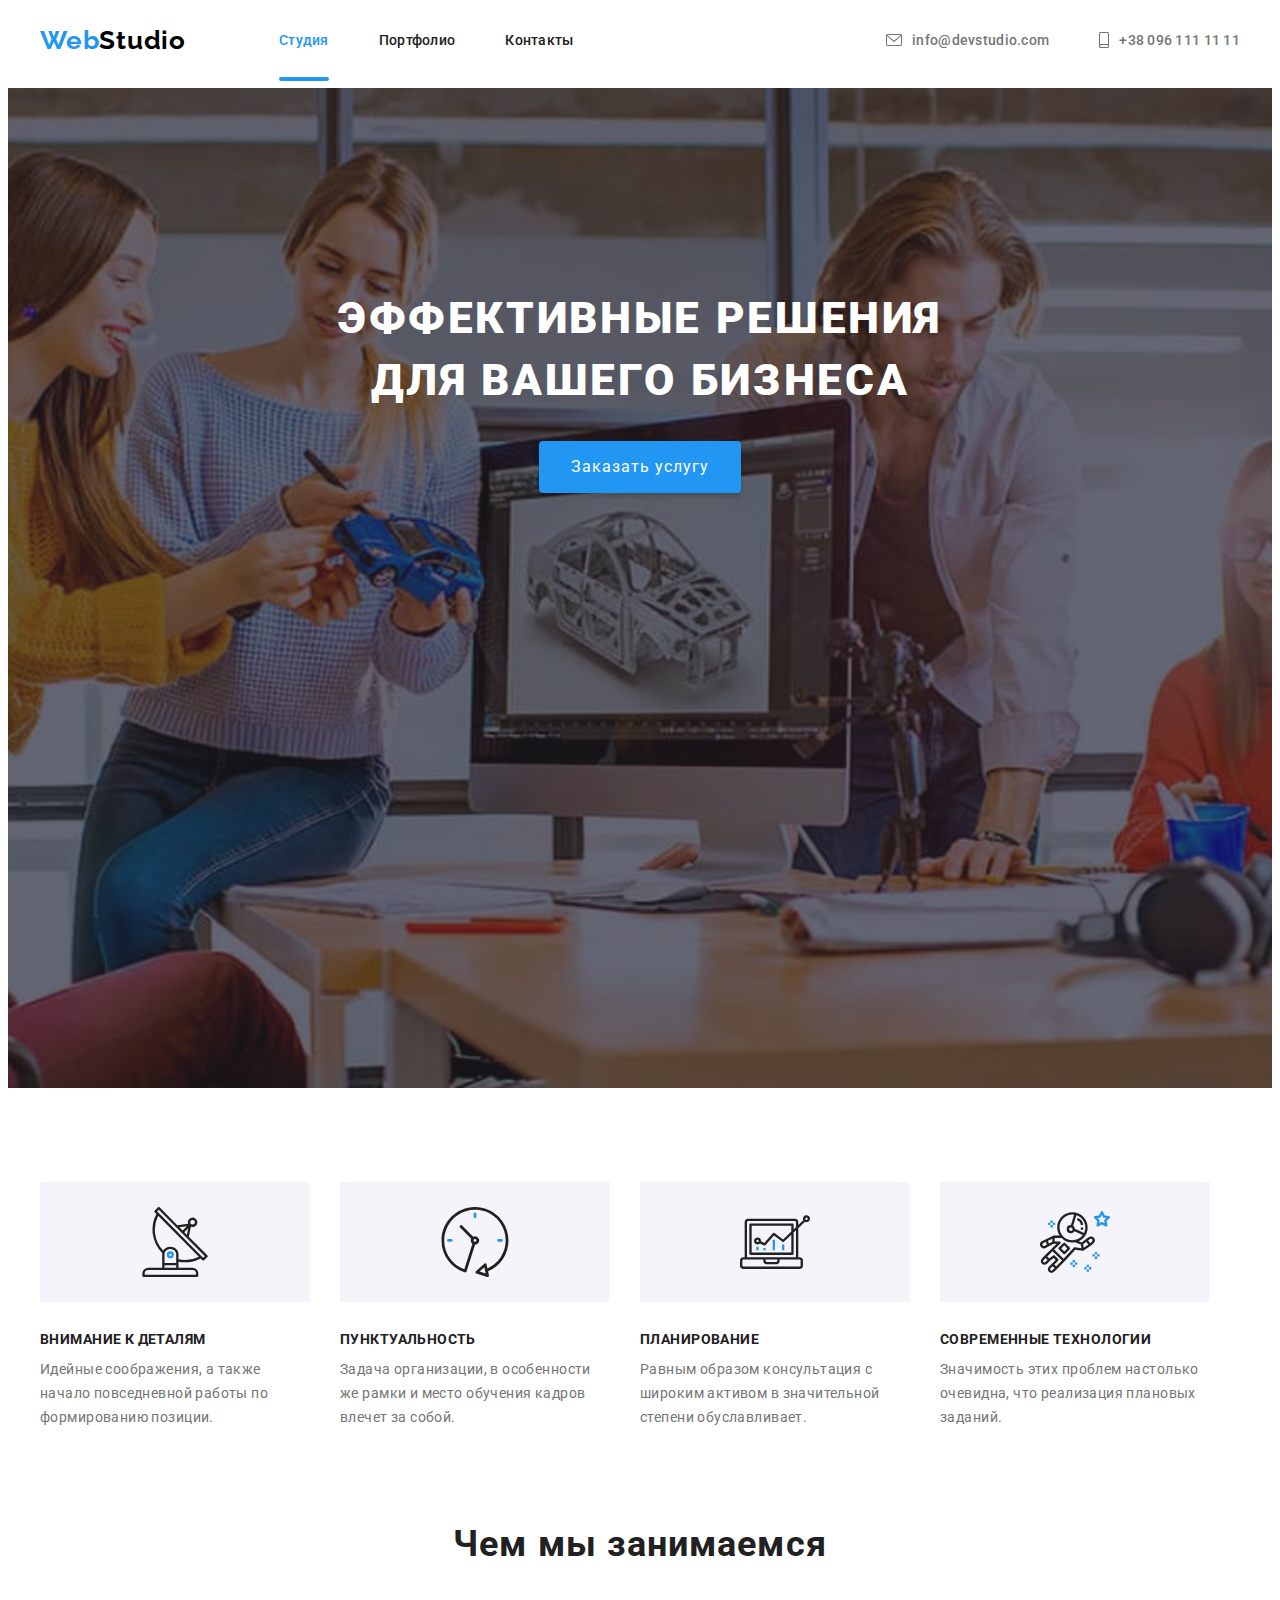
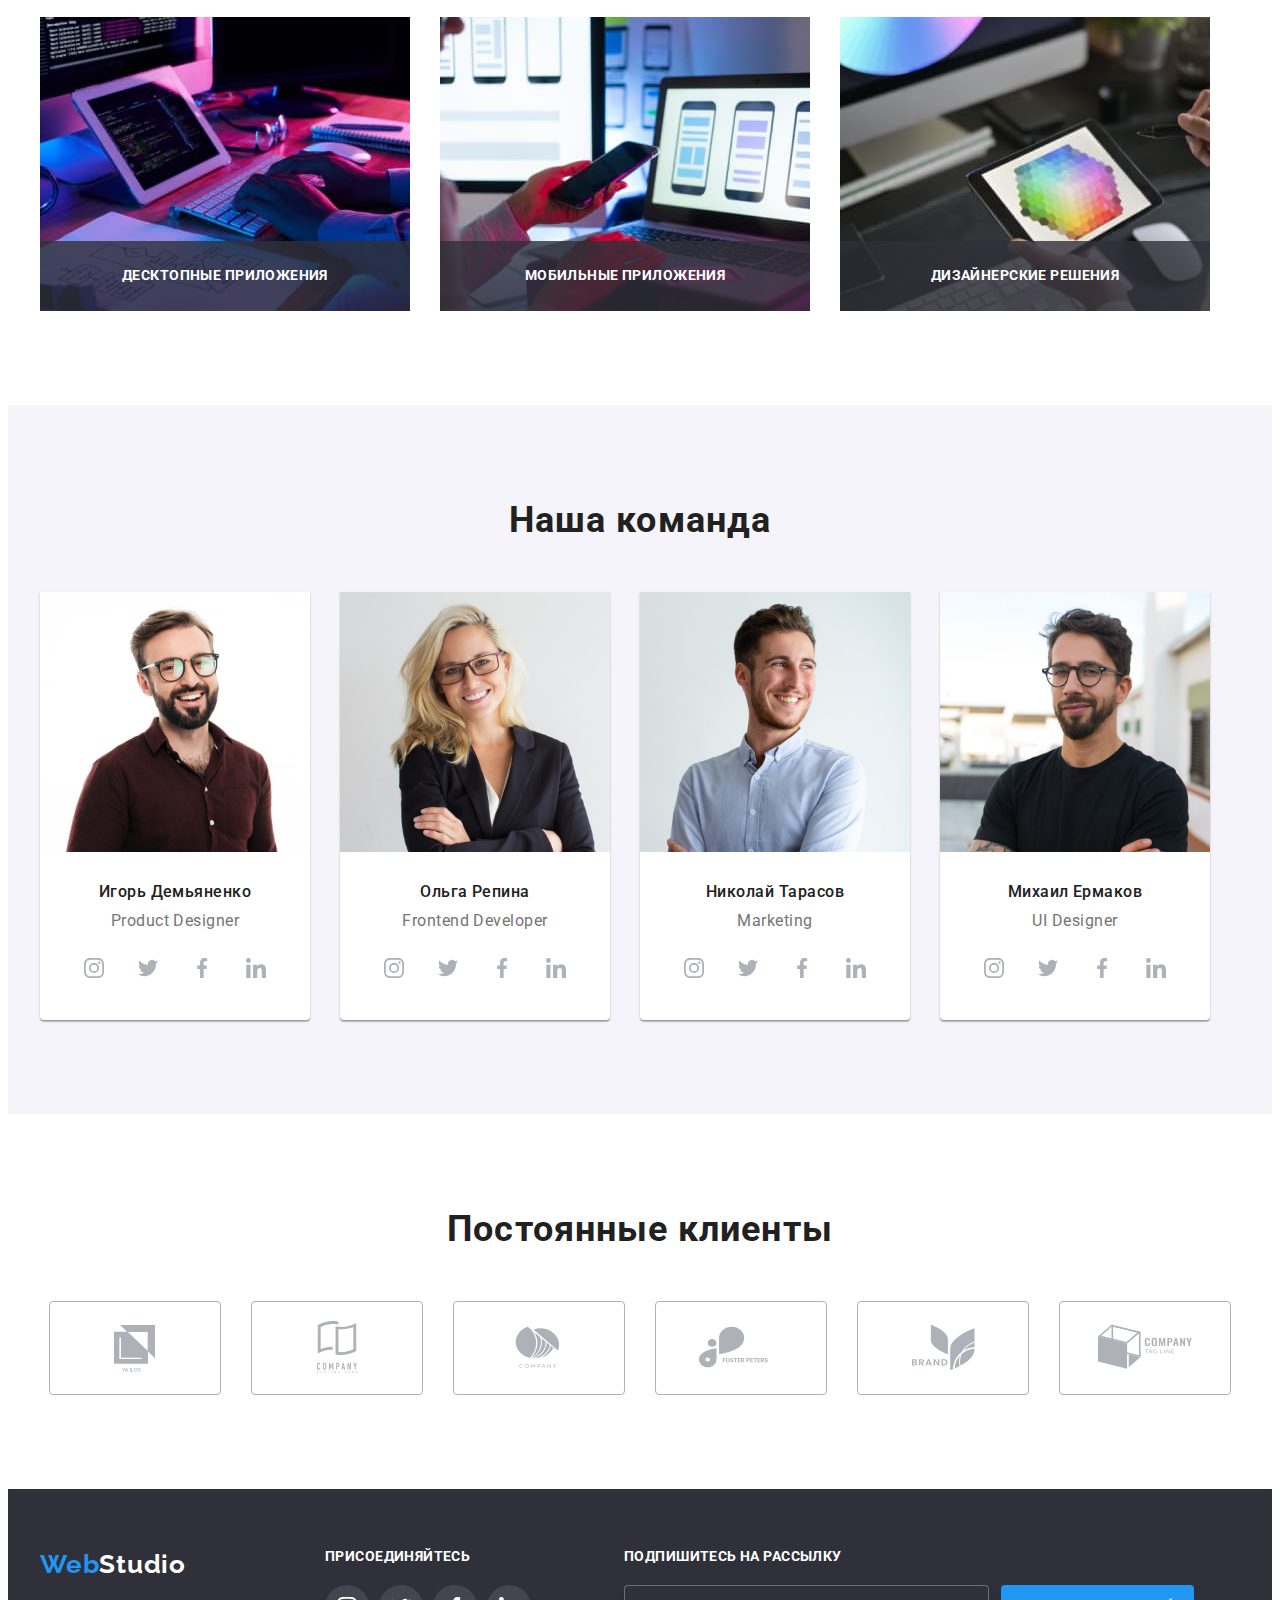
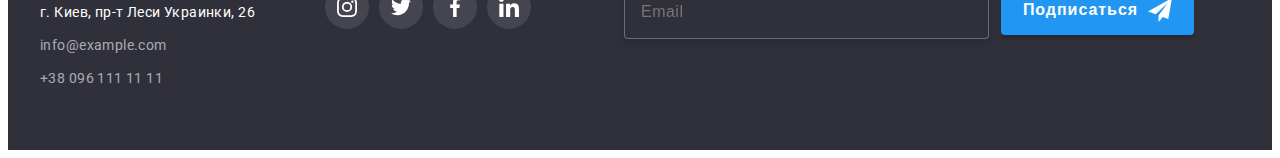
==== index.html @ c0251a0f "copied files from the hw-06" ====
<!DOCTYPE html>
<html lang="ru">
  <head>
    <meta charset="UTF-8" />
    <meta http-equiv="X-UA-Compatible" content="IE=edge" />
    <meta name="viewport" content="width=device-width, initial-scale=1.0" />
    <title>Document</title>
    <link
      href="https://fonts.googleapis.com/css2?family=Raleway:wght@700&family=Roboto:wght@400;500;700;900&display=swap"
      rel="stylesheet"
    />
    <link
      rel="stylesheet"
      href="https://cdnjs.cloudflare.com/ajax/libs/modern-normalize/1.1.0/modern-normalize.min.css"
      integrity="sha512-wpPYUAdjBVSE4KJnH1VR1HeZfpl1ub8YT/NKx4PuQ5NmX2tKuGu6U/JRp5y+Y8XG2tV+wKQpNHVUX03MfMFn9Q=="
      crossorigin="anonymous"
      referrerpolicy="no-referrer"
    />
    <link rel="stylesheet" href="./css/reset.css" />
    <link rel="stylesheet" href="./css/styles.css" />
  </head>
  <body>
    <!-- HEADER SECTION -->

    <header class="page-header">
      <!-- HEADER LOGO -->

      <div class="container main-menu">
        <a class="logo" href="./index.html"
          ><span class="logo-web">Web</span>Studio</a
        >

        <!-- HEADER MENU NAVIGATION   -->

        <nav>
          <ul class="site-nav list">
            <li class="item">
              <a href="./index.html" class="link site-nav-link active"
                >Студия</a
              >
            </li>
            <li class="item">
              <a href="./portfolio.html" class="link site-nav-link"
                >Портфолио</a
              >
            </li>
            <li class="item">
              <a href="" class="link site-nav-link">Контакты</a>
            </li>
          </ul>
        </nav>

        <!-- HEADER CONTACTS SECTIONS -->

        <ul class="site-nav-contacts list">
          <li class="contacts-display">
            <a href="mailto:info@devstudio.com" class="link site-contacts-link">
              <svg class="icon-envelope">
                <use href="./images/icons.svg#icon-envelope"></use>
              </svg>
              info@devstudio.com</a
            >
          </li>
          <li class="contacts-display">
            <a href="tel:+380961111111" class="link site-contacts-link">
              <svg class="icon-smartphone">
                <use href="./images/icons.svg#icon-smartphone"></use>
              </svg>
              +38 096 111 11 11</a
            >
          </li>
        </ul>
      </div>
    </header>

    <!-- MAIN/UNIQUES WEBPAGE CONTENT -->

    <main>
      <!-- HERO SECTION -->

      <section class="hero">
        <h1 class="hero-title">Эффективные решения для вашего бизнеса</h1>
        <button class="hero-button" type="button" data-modal-open>
          Заказать услугу
        </button>
      </section>

      <!-- OUR STRONG SIDES SECTION -->

      <section class="section">
        <h2 class="visually-hidden">Наши сильные стороны</h2>
        <div class="container">
          <ul class="flex-container list">
            <li class="flex-element">
              <div class="whatwedo-icons">
                <svg class="whatwedo-icons-item">
                  <use href="./images/icons.svg#icon-antenna"></use>
                </svg>
              </div>
              <h3 class="subsection-title">Внимание к деталям</h3>
              <p>
                Идейные соображения, а также начало повседневной работы по
                формированию позиции.
              </p>
            </li>
            <li class="flex-element">
              <div class="whatwedo-icons">
                <svg class="whatwedo-icons-item">
                  <use href="./images/icons.svg#icon-vector"></use>
                </svg>
              </div>
              <h3 class="subsection-title">Пунктуальность</h3>
              <p>
                Задача организации, в особенности же рамки и место обучения
                кадров влечет за собой.
              </p>
            </li>
            <li class="flex-element">
              <div class="whatwedo-icons">
                <svg class="whatwedo-icons-item">
                  <use href="./images/icons.svg#icon-diagram"></use>
                </svg>
              </div>
              <h3 class="subsection-title">Планирование</h3>
              <p>
                Равным образом консультация с широким активом в значительной
                степени обуславливает.
              </p>
            </li>
            <li class="flex-element">
              <div class="whatwedo-icons">
                <svg class="whatwedo-icons-item">
                  <use href="./images/icons.svg#icon-astronaut"></use>
                </svg>
              </div>
              <h3 class="subsection-title">Современные технологии</h3>
              <p>
                Значимость этих проблем настолько очевидна, что реализация
                плановых заданий.
              </p>
            </li>
          </ul>
        </div>
      </section>

      <!-- WHAT WE DO SECTION-->

      <section>
        <div class="container whatwedo">
          <h2 class="section-title">Чем мы занимаемся</h2>
          <ul class="whatwedo-list list">
            <li class="whatwedo-pictures">
              <img
                src="././images/whatwedo/whatwedo-1.jpg"
                alt="Картинка 1"
                width="370"
              />
              <div class="whatwedo-layer">
                <p class="whatwedo-layer-text">Десктопные приложения</p>
              </div>
              <!-- </div> -->
            </li>
            <li class="whatwedo-pictures">
              <img
                src="././images/whatwedo/whatwedo-2.jpg"
                alt="Картинка 2"
                width="370"
              />
              <div class="whatwedo-layer">
                <p class="whatwedo-layer-text">Мобильные приложения</p>
              </div>
            </li>
            <li class="whatwedo-pictures">
              <img
                src="././images/whatwedo/whatwedo-3.jpg"
                alt="Картинка 3"
                width="370"
              />
              <div class="whatwedo-layer">
                <p class="whatwedo-layer-text">Дизайнерские решения</p>
              </div>
            </li>
          </ul>
        </div>
      </section>

      <!-- OUR TEAM SECTION -->

      <section class="section team">
        <div class="container">
          <h2 class="section-title">Наша команда</h2>
          <ul class="flex-container team list">
            <li class="flex-element-team">
              <img
                src="././images/ourteam/ourteam-1.jpg"
                alt="Игорь Демьяненко"
                width="270"
              />
              <div class="team-description">
                <h3 class="team-names">Игорь Демьяненко</h3>
                <p class="team-professions">Product Designer</p>
                <!-- SOCIAL ICONS -->
                <ul class="team-social">
                  <li class="team-item">
                    <a
                      class="team-link"
                      href="https://www.instagram.com/"
                      target="_blank"
                      rel="noopener noreferrer"
                      aria-label="Instragram Icon"
                    >
                      <svg class="team-icon">
                        <use href="./images/icons.svg#icon-instagram"></use>
                      </svg>
                    </a>
                  </li>
                  <li class="team-item">
                    <a
                      class="team-link"
                      href="https://twitter.com/?lang=en"
                      target="_blank"
                      rel="noopener noreferrer"
                      aria-label="Twitter Icon"
                    >
                      <svg class="team-icon">
                        <use href="./images/icons.svg#icon-twitter"></use>
                      </svg>
                    </a>
                  </li>
                  <li class="team-item">
                    <a
                      class="team-link"
                      href="https://twitter.com/?lang=en"
                      target="_blank"
                      rel="noopener noreferrer"
                      aria-label="Facebook Icon"
                    >
                      <svg class="team-icon">
                        <use href="./images/icons.svg#icon-facebook"></use>
                      </svg>
                    </a>
                  </li>
                  <li class="team-item">
                    <a
                      class="team-link"
                      href="https://www.linkedin.com/"
                      target="_blank"
                      rel="noopener noreferrer"
                      aria-label="LinkedIn Icon"
                    >
                      <svg class="team-icon">
                        <use href="./images/icons.svg#icon-linkedin"></use>
                      </svg>
                    </a>
                  </li>
                </ul>
              </div>
            </li>
            <li class="flex-element-team">
              <img
                src="././images/ourteam/ourteam-2.jpg"
                alt="Ольга Репина"
                width="270"
              />
              <div class="team-description">
                <h3 class="team-names">Ольга Репина</h3>
                <p class="team-professions">Frontend Developer</p>
                <!-- SOCIAL ICONS -->
                <ul class="team-social">
                  <li class="team-item">
                    <a
                      class="team-link"
                      href="https://www.instagram.com/"
                      target="_blank"
                      rel="noopener noreferrer"
                      aria-label="Instragram Icon"
                    >
                      <svg class="team-icon">
                        <use href="./images/icons.svg#icon-instagram"></use>
                      </svg>
                    </a>
                  </li>
                  <li class="team-item">
                    <a
                      class="team-link"
                      href="https://twitter.com/?lang=en"
                      target="_blank"
                      rel="noopener noreferrer"
                      aria-label="Twitter Icon"
                    >
                      <svg class="team-icon">
                        <use href="./images/icons.svg#icon-twitter"></use>
                      </svg>
                    </a>
                  </li>
                  <li class="team-item">
                    <a
                      class="team-link"
                      href="https://twitter.com/?lang=en"
                      target="_blank"
                      rel="noopener noreferrer"
                      aria-label="Facebook Icon"
                    >
                      <svg class="team-icon">
                        <use href="./images/icons.svg#icon-facebook"></use>
                      </svg>
                    </a>
                  </li>
                  <li class="team-item">
                    <a
                      class="team-link"
                      href="https://www.linkedin.com/"
                      target="_blank"
                      rel="noopener noreferrer"
                      aria-label="LinkedIn Icon"
                    >
                      <svg class="team-icon">
                        <use href="./images/icons.svg#icon-linkedin"></use>
                      </svg>
                    </a>
                  </li>
                </ul>
              </div>
            </li>
            <li class="flex-element-team">
              <img
                src="././images/ourteam/ourteam-3.jpg"
                alt="Николай Тарасов"
                width="270"
              />
              <div class="team-description">
                <h3 class="team-names">Николай Тарасов</h3>
                <p class="team-professions">Marketing</p>
                <!-- SOCIAL ICONS -->
                <ul class="team-social">
                  <li class="team-item">
                    <a
                      class="team-link"
                      href="https://www.instagram.com/"
                      target="_blank"
                      rel="noopener noreferrer"
                      aria-label="Instragram Icon"
                    >
                      <svg class="team-icon">
                        <use href="./images/icons.svg#icon-instagram"></use>
                      </svg>
                    </a>
                  </li>
                  <li class="team-item">
                    <a
                      class="team-link"
                      href="https://twitter.com/?lang=en"
                      target="_blank"
                      rel="noopener noreferrer"
                      aria-label="Twitter Icon"
                    >
                      <svg class="team-icon">
                        <use href="./images/icons.svg#icon-twitter"></use>
                      </svg>
                    </a>
                  </li>
                  <li class="team-item">
                    <a
                      class="team-link"
                      href="https://twitter.com/?lang=en"
                      target="_blank"
                      rel="noopener noreferrer"
                      aria-label="Facebook Icon"
                    >
                      <svg class="team-icon">
                        <use href="./images/icons.svg#icon-facebook"></use>
                      </svg>
                    </a>
                  </li>
                  <li class="team-item">
                    <a
                      class="team-link"
                      href="https://www.linkedin.com/"
                      target="_blank"
                      rel="noopener noreferrer"
                      aria-label="LinkedIn Icon"
                    >
                      <svg class="team-icon">
                        <use href="./images/icons.svg#icon-linkedin"></use>
                      </svg>
                    </a>
                  </li>
                </ul>
              </div>
            </li>
            <li class="flex-element-team">
              <img
                src="././images/ourteam/ourteam-4.jpg"
                alt="Михаил Ермаков"
                width="270"
              />
              <div class="team-description">
                <h3 class="team-names">Михаил Ермаков</h3>
                <p class="team-professions">UI Designer</p>
                <!-- SOCIAL ICONS -->
                <ul class="team-social">
                  <li class="team-item">
                    <a
                      class="team-link"
                      href="https://www.instagram.com/"
                      target="_blank"
                      rel="noopener noreferrer"
                      aria-label="Instragram Icon"
                    >
                      <svg class="team-icon">
                        <use href="./images/icons.svg#icon-instagram"></use>
                      </svg>
                    </a>
                  </li>
                  <li class="team-item">
                    <a
                      class="team-link"
                      href="https://twitter.com/?lang=en"
                      target="_blank"
                      rel="noopener noreferrer"
                      aria-label="Twitter Icon"
                    >
                      <svg class="team-icon">
                        <use href="./images/icons.svg#icon-twitter"></use>
                      </svg>
                    </a>
                  </li>
                  <li class="team-item">
                    <a
                      class="team-link"
                      href="https://twitter.com/?lang=en"
                      target="_blank"
                      rel="noopener noreferrer"
                      aria-label="Facebook Icon"
                    >
                      <svg class="team-icon">
                        <use href="./images/icons.svg#icon-facebook"></use>
                      </svg>
                    </a>
                  </li>
                  <li class="team-item">
                    <a
                      class="team-link"
                      href="https://www.linkedin.com/"
                      target="_blank"
                      rel="noopener noreferrer"
                      aria-label="LinkedIn Icon"
                    >
                      <svg class="team-icon">
                        <use href="./images/icons.svg#icon-linkedin"></use>
                      </svg>
                    </a>
                  </li>
                </ul>
              </div>
            </li>
          </ul>
        </div>
      </section>
    </main>

    <!-- OUR CUSTOMERS SECTION -->

    <section class="section">
      <div class="container">
        <h2 class="section-title">Постоянные клиенты</h2>
        <ul class="customers-list">
          <li class="customers-items">
            <a
              class="customers-link"
              href=""
              target="_blank"
              rel="noopener noreferrer"
              aria-label="Our client 1"
            >
              <svg class="customers-icon">
                <use href="./images/icons.svg#icon-client1"></use>
              </svg>
            </a>
          </li>
          <li class="customers-items">
            <a
              class="customers-link"
              href=""
              target="_blank"
              rel="noopener noreferrer"
              aria-label="Our client 2"
            >
              <svg class="customers-icon">
                <use href="./images/icons.svg#icon-client2"></use>
              </svg>
            </a>
          </li>
          <li class="customers-items">
            <a
              class="customers-link"
              href=""
              target="_blank"
              rel="noopener noreferrer"
              aria-label="Our client 3"
            >
              <svg class="customers-icon">
                <use href="./images/icons.svg#icon-client3"></use>
              </svg>
            </a>
          </li>
          <li class="customers-items">
            <a
              class="customers-link"
              href=""
              target="_blank"
              rel="noopener noreferrer"
              aria-label="Our client 4"
            >
              <svg class="customers-icon">
                <use href="./images/icons.svg#icon-client4"></use>
              </svg>
            </a>
          </li>
          <li class="customers-items">
            <a
              class="customers-link"
              href=""
              target="_blank"
              rel="noopener noreferrer"
              aria-label="Our client 5"
            >
              <svg class="customers-icon">
                <use href="./images/icons.svg#icon-client5"></use>
              </svg>
            </a>
          </li>
          <li class="customers-items">
            <a
              class="customers-link"
              href=""
              target="_blank"
              rel="noopener noreferrer"
              aria-label="Our client "
            >
              <svg class="customers-icon">
                <use href="./images/icons.svg#icon-client6"></use>
              </svg>
            </a>
          </li>
        </ul>
      </div>
    </section>

    <!-- PAGE FOOTER SECTION-->

    <footer class="footer">
      <div class="container">
        <div class="footer-container">
          <div class="footer-address">
            <div class="logo-footer">
              <a class="logo" href=""
                ><span class="logo-web">Web</span
                ><span class="logo-studio-footer">Studio</span></a
              >
            </div>
            <address>
              <p class="contacts-items addess-footer">
                г. Киев, пр-т Леси Украинки, 26
              </p>
              <a
                class="contacts-items contacts-footer link"
                href="mailto:info@example.com"
                >info@example.com</a
              >
              <a
                class="contacts-items contacts-footer link"
                href="tel:+380961111111"
                >+38 096 111 11 11</a
              >
            </address>
          </div>

          <!-- FOOTER JOIN US SECTION -->

          <div>
            <p class="join-us-title">Присоединяйтесь</p>
            <ul class="join-us-list">
              <li class="join-us-item">
                <a
                  class="join-us-link"
                  href="https://www.instagram.com/"
                  target="_blank"
                  rel="noopener noreferrer"
                  aria-label="Instragram Icon"
                >
                  <svg class="join-us-icon">
                    <use href="./images/icons.svg#icon-instagram"></use>
                  </svg>
                </a>
              </li>
              <li class="join-us-item">
                <a
                  class="join-us-link"
                  href="https://twitter.com/?lang=en"
                  target="_blank"
                  rel="noopener noreferrer"
                  aria-label="Twitter Icon"
                >
                  <svg class="join-us-icon">
                    <use href="./images/icons.svg#icon-twitter"></use>
                  </svg>
                </a>
              </li>
              <li class="join-us-item">
                <a
                  class="join-us-link"
                  href="https://twitter.com/?lang=en"
                  target="_blank"
                  rel="noopener noreferrer"
                  aria-label="Facebook Icon"
                >
                  <svg class="join-us-icon">
                    <use href="./images/icons.svg#icon-facebook"></use>
                  </svg>
                </a>
              </li>
              <li class="join-us-item">
                <a
                  class="join-us-link"
                  href="https://www.linkedin.com/"
                  target="_blank"
                  rel="noopener noreferrer"
                  aria-label="LinkedIn Icon"
                >
                  <svg class="join-us-icon">
                    <use href="./images/icons.svg#icon-linkedin"></use>
                  </svg>
                </a>
              </li>
            </ul>
          </div>

          <!-- SIGN UP FOOTER -->

          <form action="#" class="sign-up-form" autocomplete="off">
            <p class="sign-up-title">Подпишитесь на рассылку</p>
            <div class="sign-up-field">
              <input
                class="sign-up-input"
                type="email"
                name="email"
                placeholder="Email"
              />
              <button class="sign-up-button" type="submit">
                Подписаться
                <svg class="sign-up-icon">
                  <use href="./images/icons.svg#icon-telegram"></use>
                </svg>
              </button>
            </div>
          </form>
        </div>
      </div>
    </footer>

    <!-- MODAL WINDOW "MAKE AN ORDER" BUTTON -->

    <div class="backdrop is-hidden" data-modal>
      <div class="modal">
        <!-- MODAL FORM CLOSE BUTTON -->

        <button class="modal-close-button" data-modal-close>
          <svg class="icon-close-button">
            <use href="./images/icons.svg#icon-close-button"></use>
          </svg>
        </button>

        <!-- MODAL SUBMIT FORM -->

        <p class="modal-header">Оставьте свои данные, мы вам перезвоним</p>
        <form action="#" class="modal-form" autocomplete="off">
          <label class="modal-label"
            >Имя
            <span class="modal-field">
              <input class="modal-input" type="text" name="name" required />
              <svg class="modal-icon">
                <use href="./images/icons.svg#icon-modal-name"></use>
              </svg>
            </span>
          </label>
          <label class="modal-label"
            >Телефон
            <span class="modal-field">
              <input
                class="modal-input"
                type="tel"
                name="phone-number"
                required
              />
              <svg class="modal-icon">
                <use href="./images/icons.svg#icon-modal-phone"></use>
              </svg>
            </span>
          </label>
          <label class="modal-label"
            >Почта
            <span class="modal-field">
              <input class="modal-input" type="email" name="email" />
              <svg class="modal-icon">
                <use href="./images/icons.svg#icon-modal-email"></use>
              </svg>
            </span>
          </label>
          <label class="modal-label">
            Комментарий
            <textarea
              class="modal-field-comment"
              name="feedback"
              placeholder="Введите текст"
            ></textarea>
          </label>
          <label class="modal-checkbox">
            <input
              class="checkbox visually-hidden"
              type="checkbox"
              name="terms"
              value="terms"
              required
            />
            <span class="checkbox-icon"></span>
            Соглашаюсь с рассылкой и принимаю
            <a class="terms" href=""> Условия договора </a>
          </label>
          <button class="modal-button" type="submit">Отправить</button>
        </form>
      </div>
    </div>

    <!-- MODAL JS FILE -->

    <script src="./js/modal.js"></script>
  </body>
</html>
---- css/styles.css ----
:root {
  --primary-text-color: #757575;
  --secondary-text-color: #ffffff;
  --title-text-color: #212121;
  --accent-color: #2196f3;
  --primary-bgd-color: #ffffff;
  --secondary-bgd-color: #2f303a;
  --third-bgd-color: #f5f4fa;
}

/* --secondary-font-family: "Raleway", sans-serif; */

body {
  font-family: "Roboto", sans-serif;
  font-size: 14px;
  line-height: 1.7;
  letter-spacing: 0.03em;
  color: var(--primary-text-color);
  background-color: var(--primary-bgd-color);
  padding-top: 80px;
}

/* UTILITES */

.link {
  text-decoration: none;
  transition: color 250ms cubic-bezier(0.4, 0, 0.2, 1);
}

.link:hover,
.link:focus,
.link:active {
  color: var(--accent-color);
}

.list {
  list-style: none;
}

.list .active {
  color: var(--accent-color);
}

.visually-hidden {
  position: absolute;
  white-space: nowrap;
  width: 1px;
  height: 1px;
  overflow: hidden;
  border: 0;
  padding: 0;
  clip: rect(0 0 0 0);
  clip-path: inset(50%);
  margin: -1px;
}

.container {
  width: 1200px;
  padding-left: 15px;
  padding-right: 15px;
  margin-left: auto;
  margin-right: auto;
}

.main-menu {
  display: flex;
  align-items: center;
}

.section {
  padding-top: 94px;
  padding-bottom: 94px;
}

/* WEBSITE LOGO */

.logo {
  font-family: "Raleway", sans-serif;
  font-weight: 700;
  font-size: 26px;
  line-height: 1.2;
  letter-spacing: 0.03em;
  text-decoration: none;
  color: #000000;
}

.logo-web {
  color: var(--accent-color);
}

/* HEADER */

.page-header {
  position: fixed;
  top: 0;
  left: 0;
  width: 100%;
  min-height: 80px;
  background-color: var(--primary-bgd-color);
  z-index: 1;
}

/* WEBSITE NAVIGATION SECTION */

.site-nav {
  display: flex;
  margin-left: 93px;

  font-weight: 500;
  font-size: 14px;
  line-height: 1.2;
  letter-spacing: 0.02em;
  color: var(--title-text-color);
}

.site-nav .item:not(:last-child) {
  margin-right: 50px;
}

.item {
  position: relative;
}

.site-nav-link {
  position: relative;

  display: block;
  padding-top: 32px;
  padding-bottom: 32px;

  font-weight: 500;
  font-size: 14px;
  line-height: 1.2;
  letter-spacing: 0.02em;
  color: var(--title-text-color);
}

.site-nav-link.active:after {
  position: absolute;
  top: calc(100% - 4px);
  left: 0;

  content: "";
  width: 100%;
  height: 4px;
  border-radius: 4px;
  background-color: var(--accent-color);
}

/* WEBSITE CONTACTS SECTION */

.site-nav-contacts {
  display: flex;
  margin-left: auto;
}

.site-nav-contacts .contacts-display:not(:last-child) {
  margin-right: 50px;
}

.site-contacts-link {
  display: flex;
  align-items: center;

  font-weight: 500;
  font-size: 14px;
  line-height: 1.2;
  letter-spacing: 0.02em;
  color: var(--primary-text-color);
}

.icon-envelope {
  width: 16px;
  height: 12px;
  fill: currentColor;
  cursor: pointer;
  margin-right: 10px;
  transition: fill 250ms cubic-bezier(0.4, 0, 0.2, 1);
}

.icon-envelope:hover,
.icon-envelope:focus,
.icon-envelope:active {
  fill: var(--accent-color);
}

.icon-smartphone {
  width: 10px;
  height: 16px;
  fill: currentColor;
  margin-right: 10px;
  transition: fill 250ms cubic-bezier(0.4, 0, 0.2, 1);
}

.icon-smartphone:hover,
.icon-smartphone:focus,
.icon-smartphone:active {
  fill: var(--accent-color);
}

/* HERO SECTION */

.hero {
  max-width: 1600px;
  height: 600px;
  margin-left: auto;
  margin-right: auto;

  background-color: var(--secondary-bgd-color);
  background-image: linear-gradient(
      to right,
      rgba(47, 48, 58, 0.4),
      rgba(47, 48, 58, 0.4)
    ),
    url(../images/hero-background.jpg);
  background-repeat: no-repeat;
  background-position: center;
  background-size: cover;

  text-align: center;
  padding: 200px 0px;
}

.hero-title {
  max-width: 696px;
  text-align: center;

  font-weight: 900;
  font-size: 44px;
  line-height: 1.4;
  letter-spacing: 0.06em;
  text-transform: uppercase;
  color: var(--secondary-text-color);

  margin-bottom: 30px;
  margin: 0 auto;
}

.hero-button {
  font-family: inherit;
  font-size: 16px;
  line-height: 2;
  text-align: center;
  letter-spacing: 0.06em;
  color: var(--secondary-text-color);
  background-color: var(--accent-color);
  box-shadow: 0px 4px 4px rgba(0, 0, 0, 0.15);
  border: none;

  min-width: 200px;
  min-height: 50px;
  border-radius: 4px;
  padding: 10px 32px;
  margin-top: 30px;
  transition: box-shadow 250ms cubic-bezier(0.4, 0, 0.2, 1);
}

.hero-button:hover,
.hero-button:focus,
.hero-button:active {
  box-shadow: inset 0 0 5px 2px rgba(0, 0, 0, 0.3);
}

/* OUR STRONG SIDES SECTION */

.flex-container {
  display: flex;
  flex-wrap: wrap;
  background-color: var(--primary-bgd-color);
  padding-left: 0;
}

.flex-element {
  width: 270px;
  margin-right: 30px;
}

.flex-element:first-child {
  margin-left: 0;
}

.flex-element:last-child {
  margin-right: 0;
}

.whatwedo-icons {
  display: flex;
  justify-content: center;
  align-items: center;
  width: 270px;
  height: 120px;
  background-color: var(--third-bgd-color);
  margin-bottom: 30px;
}

.whatwedo-icons-item {
  display: block;
  align-items: center;
  align-content: center;
  width: 70px;
  height: 70px;
}

.subsection-title {
  font-weight: 700;
  font-size: 14px;
  line-height: 1.14;
  letter-spacing: 0.03em;
  text-transform: uppercase;
  color: var(--title-text-color);
  margin-bottom: 10px;
}

/* WHAT WE DO SECTION */

.whatwedo {
  padding-bottom: 94px;
}

.section-title {
  font-weight: 700;
  font-size: 36px;
  line-height: 1.2;
  letter-spacing: 0.03em;
  color: var(--title-text-color);

  text-align: center;
  margin-bottom: 50px;
}

.whatwedo-list {
  display: flex;
}

.whatwedo-list {
  margin-right: 30px;
}

.whatwedo-pictures:not(:last-child) {
  margin-right: 30px;
}

.whatwedo-pictures {
  position: relative;
}

.whatwedo-layer {
  position: absolute;
  right: 0;
  bottom: 0;
  width: 100%;
  min-height: 70px;
  background-color: rgba(47, 48, 58, 0.8);
}

.whatwedo-layer-text {
  text-align: center;
  font-weight: 700;
  font-size: 14px;
  line-height: 1.14;
  letter-spacing: 0.03em;
  text-transform: uppercase;
  color: var(--secondary-text-color);
  padding: 27px 82px;
}

/* OUR TEAM SECTION */

.team {
  background-color: var(--third-bgd-color);
}

.flex-element-team {
  min-width: 270px;
  min-height: 428px;
  margin-right: 30px;
  box-shadow: 0px 1px 3px rgba(0, 0, 0, 0.12), 0px 1px 1px rgba(0, 0, 0, 0.14),
    0px 2px 1px rgba(0, 0, 0, 0.2);
  border-radius: 0px 0px 4px 4px;
  background-color: var(--primary-bgd-color);
}

.flex-element-team:last-child {
  margin-right: 0;
}

.team-description {
  text-align: center;
  padding: 30px 32px;
}

.team-names {
  font-weight: 500;
  font-size: 16px;
  line-height: 1.2;
  letter-spacing: 0.03em;
  color: var(--title-text-color);
  margin-bottom: 10px;
}

.team-professions {
  font-size: 16px;
  line-height: 1.2;
  letter-spacing: 0.03em;
  color: var(--primary-text-color);
  margin-bottom: 16px;
}
/* SOCIAL LINKS */

.team-social {
  display: flex;
  justify-content: center;
}

.team-item {
  display: flex;
  justify-content: center;
  margin-right: 10px;
}

.team-item:last-child {
  margin-right: 0;
}

.team-link {
  display: flex;
  justify-content: center;
  align-items: center;
  width: 44px;
  height: 44px;
  color: #afb1b8;
  border-radius: 50%;
  text-decoration: none;
  cursor: pointer;
  transition: color 250ms cubic-bezier(0.4, 0, 0.2, 1),
    fill 250ms cubic-bezier(0.4, 0, 0.2, 1),
    background-color 250ms cubic-bezier(0.4, 0, 0.2, 1);
}

.team-icon {
  width: 20px;
  height: 20px;
  fill: currentColor;
  cursor: pointer;
}

.team-link:hover,
.team-link:focus,
.team-link:active {
  color: var(--secondary-text-color);
  fill: var(--secondary-text-color);
  background-color: var(--accent-color);
}

/* OUR CUSTOMERS SECTION */

.customers-list {
  display: flex;
  justify-content: center;
  align-items: center;
  padding-left: auto;
  padding-right: auto;
}

.customers-items {
  margin-right: 30px;
}

.customers-items:last-child {
  margin-right: 0;
}

.customers-link {
  display: flex;
  justify-content: center;
  align-items: center;
  width: 170px;
  height: 92px;
  color: #afb1b8;
  border: 1px solid #afb1b8;
  border-radius: 4px;
  cursor: pointer;
  transition: color 250ms cubic-bezier(0.4, 0, 0.2, 1),
    border 250ms cubic-bezier(0.4, 0, 0.2, 1);
}

.customers-link:hover,
.customers-link:focus,
.customers-link:active {
  color: var(--accent-color);
  border: 1px solid var(--accent-color);
}

.customers-icon {
  width: 106px;
  height: 60px;
  fill: currentColor;
}

/* PAGE FOOTER SECTION */

.footer {
  background-color: var(--secondary-bgd-color);
  padding-top: 60px;
  padding-bottom: 60px;
}

.footer-container {
  display: flex;
  justify-content: flex-start;
  align-items: flex-start;
}

.footer-address {
  margin-right: 70px;
}

.logo-footer {
  margin-bottom: 20px;
}

.logo-studio-footer {
  color: var(--secondary-text-color);
}

.addess-footer {
  font-style: normal;
  font-size: 14px;
  line-height: 1.7;
  letter-spacing: 0.03em;
  color: var(--secondary-text-color);
  margin-bottom: 9px;
}

.contacts-items {
  display: block;
  margin-bottom: 9px;
}

.contacts-items:last-child {
  margin-bottom: 0;
}

.contacts-footer {
  font-style: normal;
  font-size: 14px;
  line-height: 1.7;
  letter-spacing: 0.03em;
  color: rgba(255, 255, 255, 0.6);
}

/* FOOTER JOIN US SECTION */

.join-us-title {
  font-weight: 700;
  font-size: 14px;
  line-height: 1.14;
  letter-spacing: 0.03em;
  text-transform: uppercase;
  color: var(--secondary-text-color);
  margin-bottom: 20px;
}

.join-us-list {
  display: flex;
  justify-content: flex-start;
}

.join-us-item {
  margin-right: 10px;
}

.join-us-item:last-child {
  margin-right: 0;
}

.join-us-link {
  display: flex;
  justify-content: center;
  align-items: center;
  width: 44px;
  height: 44px;
  background: rgba(255, 255, 255, 0.1);
  color: #ffffff;
  border-radius: 50%;
  text-decoration: none;
  cursor: pointer;
  transition: background-color 250ms cubic-bezier(0.4, 0, 0.2, 1);
}

.join-us-link:hover,
.join-us-link:focus,
.join-us-link:active {
  background-color: var(--accent-color);
}

.join-us-icon {
  width: 20px;
  height: 20px;
  fill: currentColor;
  cursor: pointer;
}

/* <!-- SIGN UP FOOTER --> */

.sign-up-form {
  display: block;
  /* justify-content: flex-start;
  align-items: flex-start; */
  width: 570px;
  height: 86px;
  margin-left: 93px;
}

.sign-up-title {
  width: 219px;
  height: 16px;
  font-weight: 700;
  font-size: 14px;
  line-height: 1.14;
  letter-spacing: 0.03em;
  text-transform: uppercase;
  color: var(--secondary-text-color);
  margin-bottom: 20px;
}

.sign-up-field {
  display: flex;
  justify-content: center;
  align-items: flex-start;
}

.sign-up-input {
  width: 358px;
  height: 50px;
  font-size: 16px;
  line-height: 1.25;
  letter-spacing: 0.03em;
  color: rgba(255, 255, 255, 0.6);
  background-color: var(--secondary-bgd-color);
  border: 1px solid rgba(255, 255, 255, 0.3);
  filter: drop-shadow(0px 4px 4px rgba(0, 0, 0, 0.15));
  border-radius: 4px;
  padding-left: 16px;
}

.sign-up-input:focus-within {
  border: 1px solid var(--third-bgd-color);
}

.sign-up-button {
  display: flex;
  justify-content: center;
  align-items: center;
  width: 200px;
  height: 50px;
  font-weight: 700;
  font-size: 16px;
  line-height: 1.87;
  letter-spacing: 0.06em;
  color: var(--secondary-text-color);
  background: var(--accent-color);
  box-shadow: 0px 4px 4px rgba(0, 0, 0, 0.15);
  border: none;
  border-radius: 4px;
  cursor: pointer;
  margin-left: 12px;
}

.sign-up-icon {
  width: 24px;
  height: 24px;
  fill: var(--secondary-text-color);
  background-color: var(--accent-color);
  margin-left: 10px;
}

.sign-up-button:hover,
.sign-up-button:focus,
.sign-up-button:active {
  box-shadow: inset 0 0 5px 2px rgba(0, 0, 0, 0.3);
}

/* PORTFOLIO PAGE SECTION */

.portfolio-header {
  border-bottom: 1px solid #ececec;
}

.portfolio-button-container {
  display: flex;
  justify-content: center;
  margin-bottom: 50px;
}

.portfolio-button-item {
  margin-right: 8px;
}

.portfolio-button {
  font-family: "Roboto", sans-serif;
  font-weight: 500;
  font-size: 16px;
  line-height: 1.6;
  text-align: center;
  letter-spacing: 0.03em;
  color: var(--title-text-color);
  background-color: var(--third-bgd-color);
  border: none;
  border-radius: 4px;
  cursor: pointer;

  padding: 6px 22px;

  transition: background-color 250ms cubic-bezier(0.4, 0, 0.2, 1),
    color 250ms cubic-bezier(0.4, 0, 0.2, 1),
    box-shadow 250ms cubic-bezier(0.4, 0, 0.2, 1);
}

.portfolio-button:hover,
.portfolio-button:focus,
.portfolio-button:active {
  background-color: var(--accent-color);
  color: #ffffff;
  box-shadow: 0px 3px 1px rgba(0, 0, 0, 0.1), 0px 1px 2px rgba(0, 0, 0, 0.08),
    0px 2px 2px rgba(0, 0, 0, 0.12);
}

.portfolio-button-text {
  font-weight: 500;
  font-size: 16px;
  line-height: 1.6;
  text-align: center;
  letter-spacing: 0.03em;
  color: var(--title-text-color);
}

.flex-element-portfolio {
  display: flex;
  flex-wrap: wrap;
  margin-right: 30px;
}

.flex-element-portfolio:last-child {
  margin-right: 0;
}

.works {
  margin-right: 30px;
  cursor: pointer;
  transition: box-shadow 250ms cubic-bezier(0.4, 0, 0.2, 1);
}

.works:nth-child(-n + 6) {
  margin-bottom: 30px;
}

.works:nth-child(3n + 3) {
  margin-right: 0;
}

.works:hover {
  box-shadow: 0px 1px 1px rgba(0, 0, 0, 0.12), 0px 4px 4px rgba(0, 0, 0, 0.06),
    1px 4px 6px rgba(0, 0, 0, 0.16);
}

/* ----- WORKS OVERLAY START ----- */

.works-pictures {
  position: relative;
  overflow: hidden;
}

.works-pictures:hover .works-overlay {
  transform: translateY(0);
}

.works-overlay {
  position: absolute;
  top: 0;
  left: 0;
  width: 370px;
  height: 100%;

  background: rgba(33, 150, 243, 0.9);
  font-size: 18px;
  line-height: 1.5;
  letter-spacing: 0.03em;
  color: var(--secondary-text-color);
  padding: 63px 24px;

  transform: translateY(100%);
  transition: transform 250ms cubic-bezier(0.4, 0, 0.2, 1);
}

/* ----- WORKS OVERLAY END ----- */

.works-description {
  padding: 20px 24px;
  border-right: 1px solid #eeeeee;
  border-left: 1px solid #eeeeee;
  border-bottom: 1px solid #eeeeee;
}

.works-title {
  font-family: "Roboto", sans-serif;
  font-weight: 700;
  font-size: 18px;
  line-height: 2;
  letter-spacing: 0.06em;
  color: var(--title-text-color);
  margin-bottom: 4px;
}

.works-text {
  font-family: "Roboto", sans-serif;
  font-size: 16px;
  line-height: 2;
  letter-spacing: 0.03em;
  color: var(--primary-text-color);
}

/* MODAL WINDOW "MAKE AN ORDER" */

/* .backdrop {
  position: fixed;
  top: 0;
  left: 0;
  width: 100%;
  height: 100%;
  background-color: rgba(0, 0, 0, 0.2);
  opacity: 1;
  transition: opacity 250ms cubic-bezier(0.4, 0, 0.2, 1);
}

.backdrop.is-hidden {
  opacity: 0;
  visibility: hidden;
  pointer-events: none;
}

.modal {
  position: absolute;
  top: 50%;
  left: 50%;
  transform: translate(-50%, -50%);
  width: 528px;
  height: 581px;

  background: #ffffff;
  box-shadow: 0px 1px 3px rgba(0, 0, 0, 0.12), 0px 1px 1px rgba(0, 0, 0, 0.14),
    0px 2px 1px rgba(0, 0, 0, 0.2);
  border-radius: 4px;
}

.modal-close-button {
  position: absolute;
  top: 8px;
  left: 490px;
  width: 30px;
  height: 30px;
  display: flex;
  justify-content: center;
  align-items: center;

  fill: #000000;
  background-color: var(--primary-bgd-color);
  border: 1px solid rgba(0, 0, 0, 0.1);
  border-radius: 50%;

  transition: fill 250ms cubic-bezier(0.4, 0, 0.2, 1),
    background-color 250ms cubic-bezier(0.4, 0, 0.2, 1),
    border 250ms cubic-bezier(0.4, 0, 0.2, 1);
}

.modal-close-button:hover,
.modal-close-button:focus,
.modal-close-button:active {
  fill: var(--secondary-text-color);
  background-color: var(--accent-color);
  border: var(--accent-color);
} */

/* ALTERNATIVE MODAL WINDOW "MAKE AN ORDER" */

.backdrop {
  position: fixed;
  top: 0;
  left: 0;
  height: 100vh;
  width: 100vw;
  display: flex;
  justify-content: center;
  align-items: center;

  background-color: rgba(0, 0, 0, 0.2);

  opacity: 1;
  transition: opacity 250ms cubic-bezier(0.4, 0, 0.2, 1),
    visibility 250ms cubic-bezier(0.4, 0, 0.2, 1);
}

.backdrop.is-hidden {
  opacity: 0;
  visibility: hidden;
  pointer-events: none;
}

.modal {
  position: relative;
  width: 528px;
  height: 581px;

  background: #ffffff;
  box-shadow: 0px 1px 3px rgba(0, 0, 0, 0.12), 0px 1px 1px rgba(0, 0, 0, 0.14),
    0px 2px 1px rgba(0, 0, 0, 0.2);
  border-radius: 4px;

  padding: 40px;
}

.modal-close-button {
  position: absolute;
  top: 8px;
  right: 8px;
  width: 30px;
  height: 30px;
  display: flex;
  justify-content: center;
  align-items: center;

  fill: #000000;
  background-color: var(--primary-bgd-color);
  border: 1px solid rgba(0, 0, 0, 0.1);
  border-radius: 50%;

  transition: fill 250ms cubic-bezier(0.4, 0, 0.2, 1),
    background-color 250ms cubic-bezier(0.4, 0, 0.2, 1),
    border 250ms cubic-bezier(0.4, 0, 0.2, 1);
}

.modal-close-button:hover,
.modal-close-button:focus,
.modal-close-button:active {
  fill: var(--accent-color);
  background-color: var(--secondary-text-color);
  border: border 1px solid rgba(0, 0, 0, 0.1);
}

.icon-close-button {
  width: 18px;
  height: 18px;
}

/* <!-- MODAL SUBMIT FORM --> */

.modal-form {
  width: 448px;
}

.modal-header {
  width: 448px;
  height: 23px;
  text-align: center;
  font-weight: 700;
  font-size: 20px;
  line-height: 1.15;
  letter-spacing: 0.03em;
  color: var(--title-text-color);
  margin-bottom: 11px;
}

.modal-label {
  display: block;
  font-size: 12px;
  line-height: 1.17;
  letter-spacing: 0.01em;
  color: var(--primary-text-color);
}

.modal-field {
  position: relative;
  display: flex;
  justify-content: flex-start;
  align-content: flex-start;
  width: 448px;
  height: 40px;
  border: 1px solid rgba(33, 33, 33, 0.2);
  border-radius: 4px;
  margin-top: 4px;
  margin-bottom: 10px;
}

.modal-input {
  width: 448px;
  height: 40px;
  border: 1px solid rgba(33, 33, 33, 0.2);
  border-radius: 4px;
  padding-left: 40px;
  outline: none;
  transition: border 250ms cubic-bezier(0.4, 0, 0.2, 1);
}

.modal-input:focus-within {
  border: 1px solid var(--accent-color);
}

.modal-input:hover {
  border: 1px solid var(--accent-color);
  cursor: pointer;
}

.modal-icon {
  position: absolute;
  top: 50%;
  left: 12px;
  display: inline-block;
  width: 18px;
  height: 18px;
  fill: var(--title-text-color);
  transform: translateY(-50%);
}

.modal-label:focus-within .modal-icon {
  fill: var(--accent-color);
}

.modal-label:hover .modal-icon {
  fill: var(--accent-color);
}

.modal-field-comment {
  display: flex;
  justify-content: flex-start;
  align-content: flex-start;
  width: 448px;
  height: 120px;
  border: 1px solid rgba(33, 33, 33, 0.2);
  border-radius: 4px;
  padding: 12px 16px;
  margin-top: 4px;
  margin-bottom: 20px;
  outline: none;
  resize: none;
  transition: border 250ms cubic-bezier(0.4, 0, 0.2, 1);
}

.modal-field-comment:focus-within {
  border: 1px solid var(--accent-color);
}

.modal-field-comment:hover,
.modal-field-comment:focus,
.modal-field-comment:active {
  border: 1px solid var(--accent-color);
  cursor: pointer;
}

.modal-checkbox {
  display: flex;
  justify-content: center;
  align-items: center;
  margin-bottom: 30px;
}

.checkbox-icon {
  display: block;
  width: 16px;
  height: 15px;
  background-image: url(../images/icon-checked.svg);
  border: 1px solid var(--title-text-color);
  border-radius: 2px;
  margin-right: 7px;
}

.checkbox:focus + .checkbox-icon {
  border-color: var(--accent-color);
}

.checkbox:checked + .checkbox-icon {
  background-color: var(--accent-color);
  background-origin: border-box;
  border-color: var(--accent-color);
}

.terms {
  color: var(--accent-color);
  cursor: pointer;
  margin-left: 4px;
  transition: font-weight 250ms cubic-bezier(0.4, 0, 0.2, 1);
}

.terms:hover,
.terms:focus,
.terms:active {
  font-weight: 700;
}

.modal-button {
  display: flex;
  justify-content: center;
  align-items: center;
  width: 200px;
  height: 50px;
  font-weight: 700;
  font-size: 16px;
  line-height: 1.87;
  letter-spacing: 0.06em;

  color: var(--secondary-text-color);
  background: var(--accent-color);
  box-shadow: 0px 4px 4px rgba(0, 0, 0, 0.15);
  border: 1px solid var(--accent-color);
  border-radius: 4px;

  padding: 10px 56px;
  margin-right: 124px;
  margin-left: 124px;

  transition: box-shadow 5250ms cubic-bezier(0.4, 0, 0.2, 1);
}

.modal-button:hover,
.modal-button:focus,
.modal-button:active {
  box-shadow: inset 0 0 5px 2px rgba(0, 0, 0, 0.3);
}
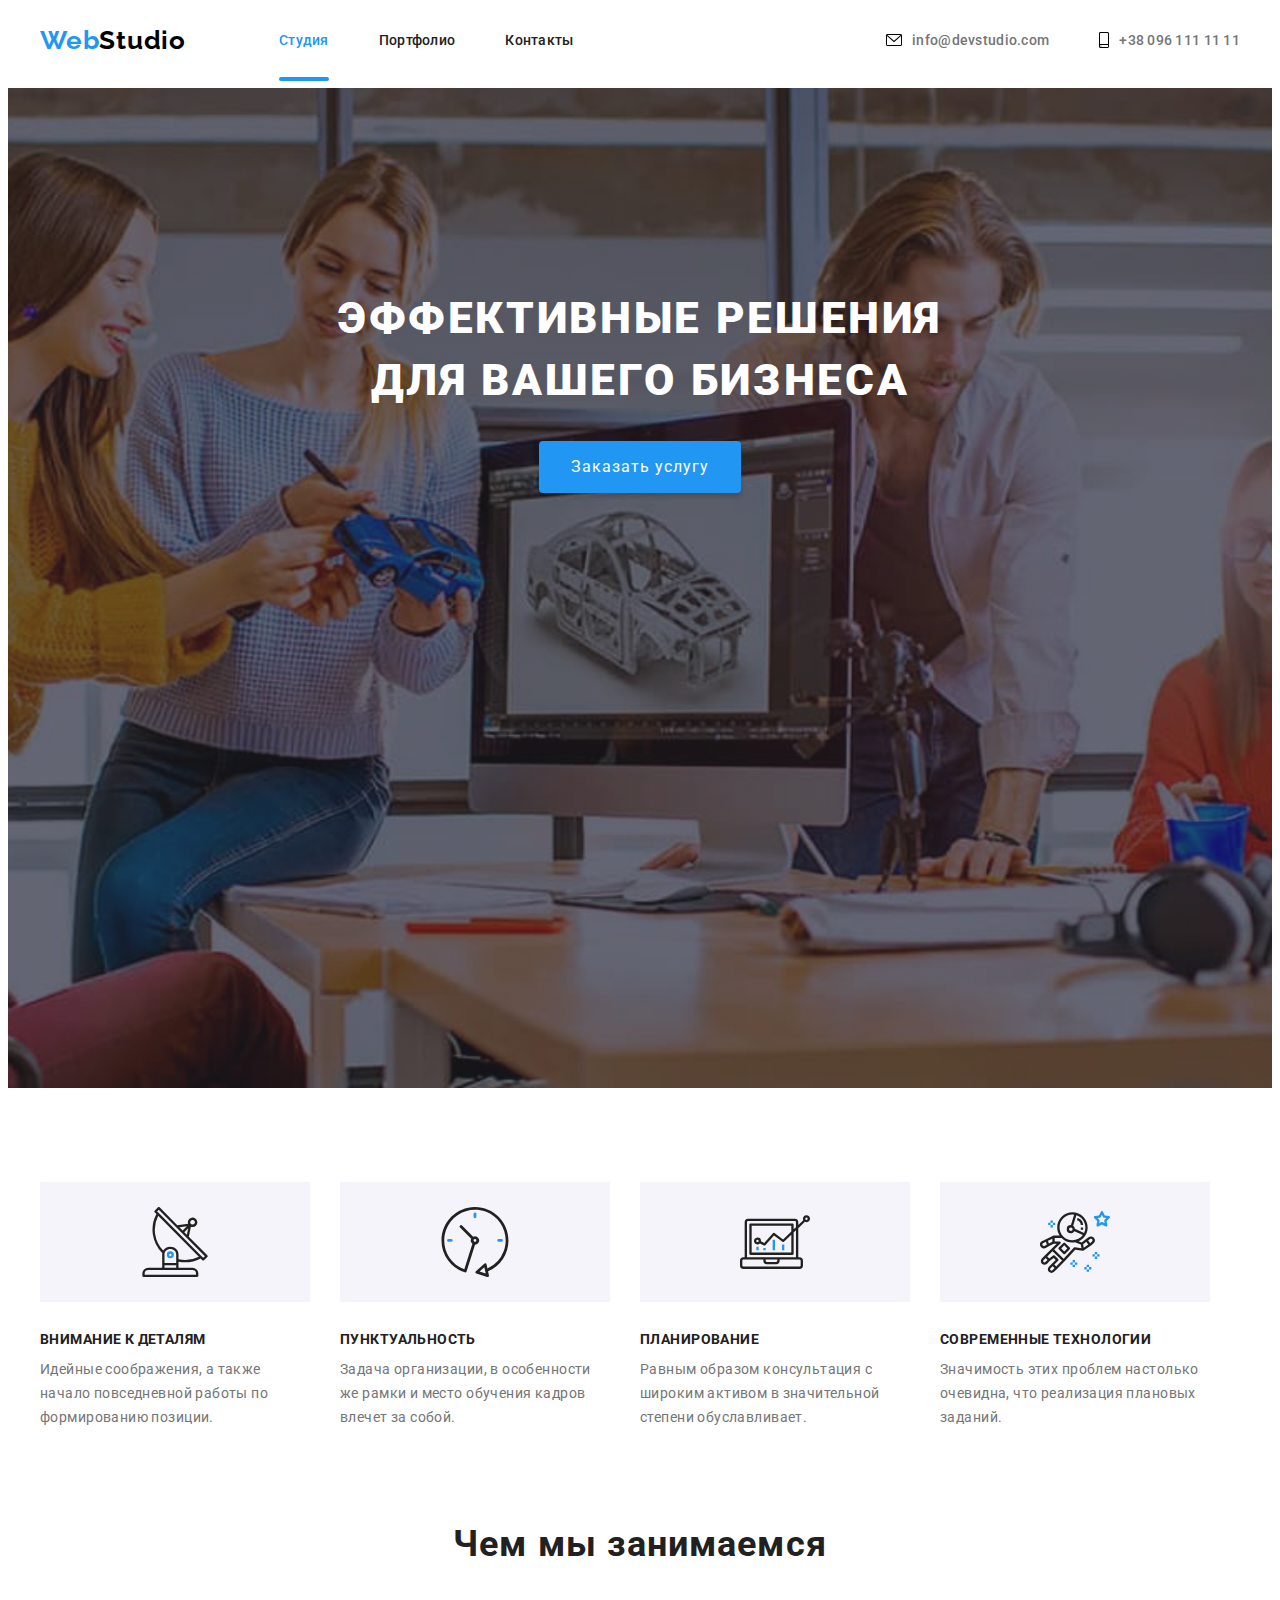
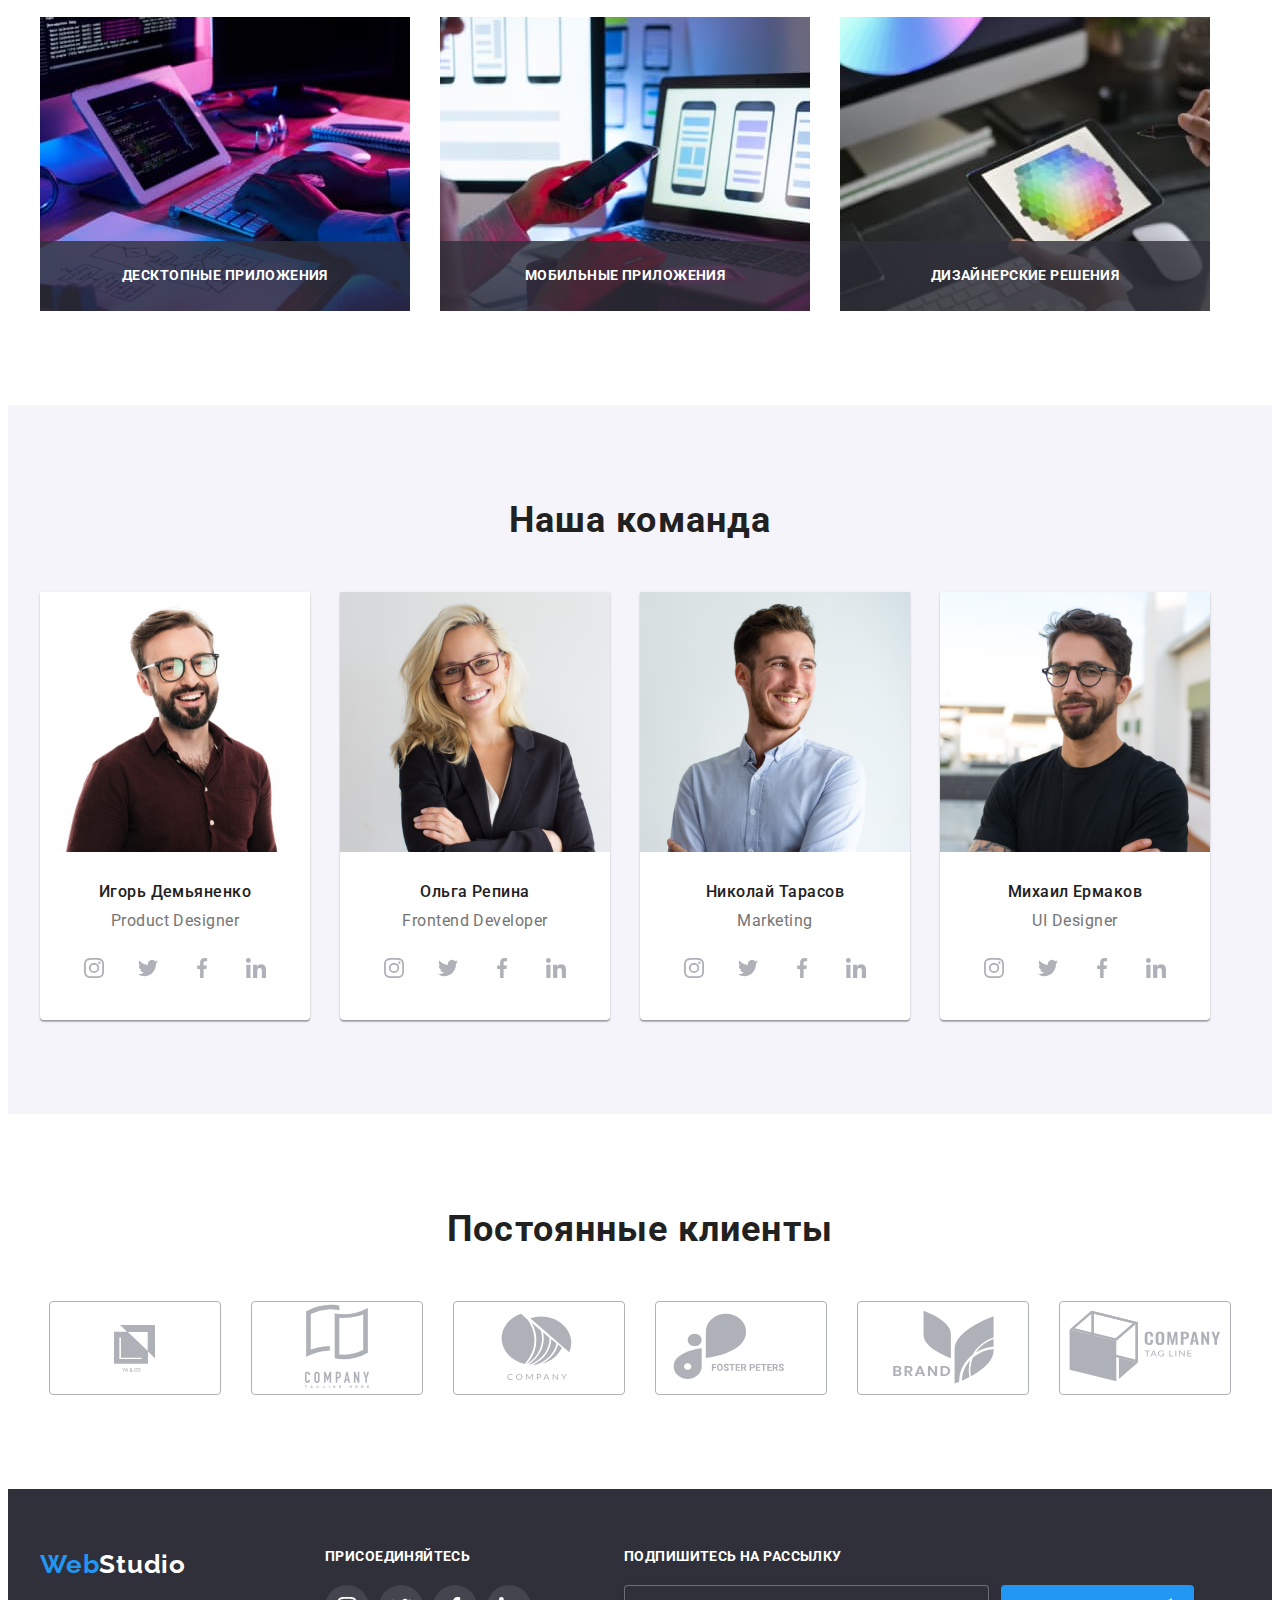
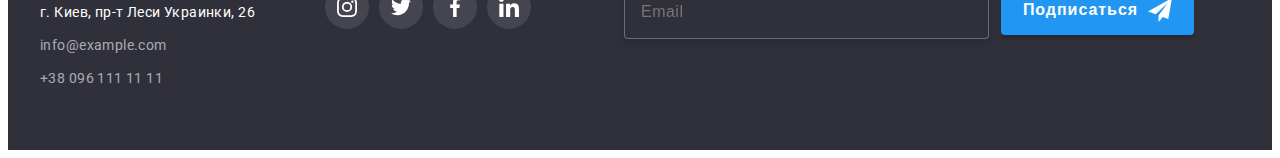
==== commit f66a13db: "modified classes according to BEM" ====
--- a/index.html
+++ b/index.html
@@ -4,7 +4,7 @@
     <meta charset="UTF-8" />
     <meta http-equiv="X-UA-Compatible" content="IE=edge" />
     <meta name="viewport" content="width=device-width, initial-scale=1.0" />
-    <title>Document</title>
+    <title>WebStudio</title>
     <link
       href="https://fonts.googleapis.com/css2?family=Raleway:wght@700&family=Roboto:wght@400;500;700;900&display=swap"
       rel="stylesheet"
@@ -16,54 +16,49 @@
       crossorigin="anonymous"
       referrerpolicy="no-referrer"
     />
-    <link rel="stylesheet" href="./css/reset.css" />
-    <link rel="stylesheet" href="./css/styles.css" />
+    <link rel="stylesheet" href="./css/main.min.css" />
   </head>
   <body>
     <!-- HEADER SECTION -->
-
     <header class="page-header">
       <!-- HEADER LOGO -->
-
-      <div class="container main-menu">
-        <a class="logo" href="./index.html"
-          ><span class="logo-web">Web</span>Studio</a
+      <div class="container page-header__container">
+        <a class="logo" href="./index.html">
+          <span class="logo--webcolor">Web</span>Studio</a
         >
 
         <!-- HEADER MENU NAVIGATION   -->
 
-        <nav>
-          <ul class="site-nav list">
-            <li class="item">
-              <a href="./index.html" class="link site-nav-link active"
-                >Студия</a
-              >
-            </li>
-            <li class="item">
-              <a href="./portfolio.html" class="link site-nav-link"
-                >Портфолио</a
-              >
-            </li>
-            <li class="item">
-              <a href="" class="link site-nav-link">Контакты</a>
-            </li>
-          </ul>
-        </nav>
+        <ul class="header-menu list">
+          <li class="header-menu__item">
+            <a href="./index.html" class="header-menu__link link active"
+              >Студия</a
+            >
+          </li>
+          <li class="header-menu__item">
+            <a href="./portfolio.html" class="header-menu__link link"
+              >Портфолио</a
+            >
+          </li>
+          <li class="header-menu__item">
+            <a href="" class="header-menu__link link">Контакты</a>
+          </li>
+        </ul>
 
         <!-- HEADER CONTACTS SECTIONS -->
 
-        <ul class="site-nav-contacts list">
-          <li class="contacts-display">
-            <a href="mailto:info@devstudio.com" class="link site-contacts-link">
-              <svg class="icon-envelope">
+        <ul class="contacts list">
+          <li class="contacts__item">
+            <a class="contacts__link link" href="mailto:info@devstudio.com">
+              <svg class="contacts__icon" width="16" height="12">
                 <use href="./images/icons.svg#icon-envelope"></use>
               </svg>
               info@devstudio.com</a
             >
           </li>
-          <li class="contacts-display">
-            <a href="tel:+380961111111" class="link site-contacts-link">
-              <svg class="icon-smartphone">
+          <li class="contacts__item">
+            <a class="contacts__link link" href="tel:+380961111111">
+              <svg class="contacts__icon" width="10" height="16">
                 <use href="./images/icons.svg#icon-smartphone"></use>
               </svg>
               +38 096 111 11 11</a
@@ -73,67 +68,67 @@
       </div>
     </header>
 
-    <!-- MAIN/UNIQUES WEBPAGE CONTENT -->
+    <!-- MAIN WEBPAGE CONTENT -->
 
     <main>
       <!-- HERO SECTION -->
 
       <section class="hero">
-        <h1 class="hero-title">Эффективные решения для вашего бизнеса</h1>
-        <button class="hero-button" type="button" data-modal-open>
+        <h1 class="hero__title">Эффективные решения для вашего бизнеса</h1>
+        <button class="hero__button" type="button" data-modal-open>
           Заказать услугу
         </button>
       </section>
 
-      <!-- OUR STRONG SIDES SECTION -->
+      <!-- BENEFITS SECTION -->
 
       <section class="section">
         <h2 class="visually-hidden">Наши сильные стороны</h2>
         <div class="container">
-          <ul class="flex-container list">
-            <li class="flex-element">
-              <div class="whatwedo-icons">
-                <svg class="whatwedo-icons-item">
+          <ul class="benefits list">
+            <li class="benefits__list">
+              <div class="benefits__item">
+                <svg width="70" height="70">
                   <use href="./images/icons.svg#icon-antenna"></use>
                 </svg>
               </div>
-              <h3 class="subsection-title">Внимание к деталям</h3>
+              <h3 class="benefits__title">Внимание к деталям</h3>
               <p>
                 Идейные соображения, а также начало повседневной работы по
                 формированию позиции.
               </p>
             </li>
-            <li class="flex-element">
-              <div class="whatwedo-icons">
-                <svg class="whatwedo-icons-item">
+            <li class="benefits__list">
+              <div class="benefits__item">
+                <svg width="70" height="70">
                   <use href="./images/icons.svg#icon-vector"></use>
                 </svg>
               </div>
-              <h3 class="subsection-title">Пунктуальность</h3>
+              <h3 class="benefits__title">Пунктуальность</h3>
               <p>
                 Задача организации, в особенности же рамки и место обучения
                 кадров влечет за собой.
               </p>
             </li>
-            <li class="flex-element">
-              <div class="whatwedo-icons">
-                <svg class="whatwedo-icons-item">
+            <li class="benefits__list">
+              <div class="benefits__item">
+                <svg width="70" height="70">
                   <use href="./images/icons.svg#icon-diagram"></use>
                 </svg>
               </div>
-              <h3 class="subsection-title">Планирование</h3>
+              <h3 class="benefits__title">Планирование</h3>
               <p>
                 Равным образом консультация с широким активом в значительной
                 степени обуславливает.
               </p>
             </li>
-            <li class="flex-element">
-              <div class="whatwedo-icons">
-                <svg class="whatwedo-icons-item">
+            <li class="benefits__list">
+              <div class="benefits__item">
+                <svg width="70" height="70">
                   <use href="./images/icons.svg#icon-astronaut"></use>
                 </svg>
               </div>
-              <h3 class="subsection-title">Современные технологии</h3>
+              <h3 class="benefits__title">Современные технологии</h3>
               <p>
                 Значимость этих проблем настолько очевидна, что реализация
                 плановых заданий.
@@ -143,112 +138,111 @@
         </div>
       </section>
 
-      <!-- WHAT WE DO SECTION-->
+      <!-- SERVICES SECTION-->
 
       <section>
-        <div class="container whatwedo">
+        <div class="container">
           <h2 class="section-title">Чем мы занимаемся</h2>
-          <ul class="whatwedo-list list">
-            <li class="whatwedo-pictures">
+          <ul class="services list">
+            <li class="services__picture">
               <img
                 src="././images/whatwedo/whatwedo-1.jpg"
                 alt="Картинка 1"
                 width="370"
               />
-              <div class="whatwedo-layer">
-                <p class="whatwedo-layer-text">Десктопные приложения</p>
-              </div>
-              <!-- </div> -->
-            </li>
-            <li class="whatwedo-pictures">
+              <div class="services-layer">
+                <p class="services-layer__text">Десктопные приложения</p>
+              </div>
+            </li>
+            <li class="services__picture">
               <img
                 src="././images/whatwedo/whatwedo-2.jpg"
                 alt="Картинка 2"
                 width="370"
               />
-              <div class="whatwedo-layer">
-                <p class="whatwedo-layer-text">Мобильные приложения</p>
-              </div>
-            </li>
-            <li class="whatwedo-pictures">
+              <div class="services-layer">
+                <p class="services-layer__text">Мобильные приложения</p>
+              </div>
+            </li>
+            <li class="services__picture">
               <img
                 src="././images/whatwedo/whatwedo-3.jpg"
                 alt="Картинка 3"
                 width="370"
               />
-              <div class="whatwedo-layer">
-                <p class="whatwedo-layer-text">Дизайнерские решения</p>
+              <div class="services-layer">
+                <p class="services-layer__text">Дизайнерские решения</p>
               </div>
             </li>
           </ul>
         </div>
       </section>
 
-      <!-- OUR TEAM SECTION -->
-
-      <section class="section team">
+      <!-- TEAM SECTION -->
+
+      <section class="section team-section">
         <div class="container">
           <h2 class="section-title">Наша команда</h2>
-          <ul class="flex-container team list">
-            <li class="flex-element-team">
+          <ul class="team list">
+            <li class="team__item">
               <img
                 src="././images/ourteam/ourteam-1.jpg"
                 alt="Игорь Демьяненко"
                 width="270"
               />
-              <div class="team-description">
-                <h3 class="team-names">Игорь Демьяненко</h3>
-                <p class="team-professions">Product Designer</p>
+              <div class="team__description">
+                <h3 class="team__name">Игорь Демьяненко</h3>
+                <p class="team__profession">Product Designer</p>
                 <!-- SOCIAL ICONS -->
-                <ul class="team-social">
-                  <li class="team-item">
-                    <a
-                      class="team-link"
+                <ul class="social">
+                  <li class="social__item">
+                    <a
+                      class="social__link"
                       href="https://www.instagram.com/"
                       target="_blank"
                       rel="noopener noreferrer"
                       aria-label="Instragram Icon"
                     >
-                      <svg class="team-icon">
+                      <svg class="social__icon" width="20" height="20">
                         <use href="./images/icons.svg#icon-instagram"></use>
                       </svg>
                     </a>
                   </li>
-                  <li class="team-item">
-                    <a
-                      class="team-link"
+                  <li class="social__item">
+                    <a
+                      class="social__link"
                       href="https://twitter.com/?lang=en"
                       target="_blank"
                       rel="noopener noreferrer"
                       aria-label="Twitter Icon"
                     >
-                      <svg class="team-icon">
+                      <svg class="social__icon" width="20" height="20">
                         <use href="./images/icons.svg#icon-twitter"></use>
                       </svg>
                     </a>
                   </li>
-                  <li class="team-item">
-                    <a
-                      class="team-link"
+                  <li class="social__item">
+                    <a
+                      class="social__link"
                       href="https://twitter.com/?lang=en"
                       target="_blank"
                       rel="noopener noreferrer"
                       aria-label="Facebook Icon"
                     >
-                      <svg class="team-icon">
+                      <svg class="social__icon" width="20" height="20">
                         <use href="./images/icons.svg#icon-facebook"></use>
                       </svg>
                     </a>
                   </li>
-                  <li class="team-item">
-                    <a
-                      class="team-link"
+                  <li class="social__item">
+                    <a
+                      class="social__link"
                       href="https://www.linkedin.com/"
                       target="_blank"
                       rel="noopener noreferrer"
                       aria-label="LinkedIn Icon"
                     >
-                      <svg class="team-icon">
+                      <svg class="social__icon" width="20" height="20">
                         <use href="./images/icons.svg#icon-linkedin"></use>
                       </svg>
                     </a>
@@ -256,65 +250,65 @@
                 </ul>
               </div>
             </li>
-            <li class="flex-element-team">
+            <li class="team__item">
               <img
                 src="././images/ourteam/ourteam-2.jpg"
                 alt="Ольга Репина"
                 width="270"
               />
-              <div class="team-description">
-                <h3 class="team-names">Ольга Репина</h3>
-                <p class="team-professions">Frontend Developer</p>
+              <div class="team__description">
+                <h3 class="team__name">Ольга Репина</h3>
+                <p class="team__profession">Frontend Developer</p>
                 <!-- SOCIAL ICONS -->
-                <ul class="team-social">
-                  <li class="team-item">
-                    <a
-                      class="team-link"
+                <ul class="social">
+                  <li class="social__item">
+                    <a
+                      class="social__link"
                       href="https://www.instagram.com/"
                       target="_blank"
                       rel="noopener noreferrer"
                       aria-label="Instragram Icon"
                     >
-                      <svg class="team-icon">
+                      <svg class="social__icon" width="20" height="20">
                         <use href="./images/icons.svg#icon-instagram"></use>
                       </svg>
                     </a>
                   </li>
-                  <li class="team-item">
-                    <a
-                      class="team-link"
+                  <li class="social__item">
+                    <a
+                      class="social__link"
                       href="https://twitter.com/?lang=en"
                       target="_blank"
                       rel="noopener noreferrer"
                       aria-label="Twitter Icon"
                     >
-                      <svg class="team-icon">
+                      <svg class="social__icon" width="20" height="20">
                         <use href="./images/icons.svg#icon-twitter"></use>
                       </svg>
                     </a>
                   </li>
-                  <li class="team-item">
-                    <a
-                      class="team-link"
+                  <li class="social__item">
+                    <a
+                      class="social__link"
                       href="https://twitter.com/?lang=en"
                       target="_blank"
                       rel="noopener noreferrer"
                       aria-label="Facebook Icon"
                     >
-                      <svg class="team-icon">
+                      <svg class="social__icon" width="20" height="20">
                         <use href="./images/icons.svg#icon-facebook"></use>
                       </svg>
                     </a>
                   </li>
-                  <li class="team-item">
-                    <a
-                      class="team-link"
+                  <li class="social__item">
+                    <a
+                      class="social__link"
                       href="https://www.linkedin.com/"
                       target="_blank"
                       rel="noopener noreferrer"
                       aria-label="LinkedIn Icon"
                     >
-                      <svg class="team-icon">
+                      <svg class="social__icon" width="20" height="20">
                         <use href="./images/icons.svg#icon-linkedin"></use>
                       </svg>
                     </a>
@@ -322,65 +316,65 @@
                 </ul>
               </div>
             </li>
-            <li class="flex-element-team">
+            <li class="team__item">
               <img
                 src="././images/ourteam/ourteam-3.jpg"
                 alt="Николай Тарасов"
                 width="270"
               />
-              <div class="team-description">
-                <h3 class="team-names">Николай Тарасов</h3>
-                <p class="team-professions">Marketing</p>
+              <div class="team__description">
+                <h3 class="team__name">Николай Тарасов</h3>
+                <p class="team__profession">Marketing</p>
                 <!-- SOCIAL ICONS -->
-                <ul class="team-social">
-                  <li class="team-item">
-                    <a
-                      class="team-link"
+                <ul class="social">
+                  <li class="social__item">
+                    <a
+                      class="social__link"
                       href="https://www.instagram.com/"
                       target="_blank"
                       rel="noopener noreferrer"
                       aria-label="Instragram Icon"
                     >
-                      <svg class="team-icon">
+                      <svg class="social__icon" width="20" height="20">
                         <use href="./images/icons.svg#icon-instagram"></use>
                       </svg>
                     </a>
                   </li>
-                  <li class="team-item">
-                    <a
-                      class="team-link"
+                  <li class="social__item">
+                    <a
+                      class="social__link"
                       href="https://twitter.com/?lang=en"
                       target="_blank"
                       rel="noopener noreferrer"
                       aria-label="Twitter Icon"
                     >
-                      <svg class="team-icon">
+                      <svg class="social__icon" width="20" height="20">
                         <use href="./images/icons.svg#icon-twitter"></use>
                       </svg>
                     </a>
                   </li>
-                  <li class="team-item">
-                    <a
-                      class="team-link"
+                  <li class="social__item">
+                    <a
+                      class="social__link"
                       href="https://twitter.com/?lang=en"
                       target="_blank"
                       rel="noopener noreferrer"
                       aria-label="Facebook Icon"
                     >
-                      <svg class="team-icon">
+                      <svg class="social__icon" width="20" height="20">
                         <use href="./images/icons.svg#icon-facebook"></use>
                       </svg>
                     </a>
                   </li>
-                  <li class="team-item">
-                    <a
-                      class="team-link"
+                  <li class="social__item">
+                    <a
+                      class="social__link"
                       href="https://www.linkedin.com/"
                       target="_blank"
                       rel="noopener noreferrer"
                       aria-label="LinkedIn Icon"
                     >
-                      <svg class="team-icon">
+                      <svg class="social__icon" width="20" height="20">
                         <use href="./images/icons.svg#icon-linkedin"></use>
                       </svg>
                     </a>
@@ -388,188 +382,188 @@
                 </ul>
               </div>
             </li>
-            <li class="flex-element-team">
+            <li class="team__item">
               <img
                 src="././images/ourteam/ourteam-4.jpg"
                 alt="Михаил Ермаков"
                 width="270"
               />
-              <div class="team-description">
-                <h3 class="team-names">Михаил Ермаков</h3>
-                <p class="team-professions">UI Designer</p>
+              <div class="team__description">
+                <h3 class="team__name">Михаил Ермаков</h3>
+                <p class="team__profession">UI Designer</p>
                 <!-- SOCIAL ICONS -->
-                <ul class="team-social">
-                  <li class="team-item">
-                    <a
-                      class="team-link"
+                <ul class="social">
+                  <li class="social__item">
+                    <a
+                      class="social__link"
                       href="https://www.instagram.com/"
                       target="_blank"
                       rel="noopener noreferrer"
                       aria-label="Instragram Icon"
                     >
-                      <svg class="team-icon">
+                      <svg class="social__icon" width="20" height="20">
                         <use href="./images/icons.svg#icon-instagram"></use>
                       </svg>
                     </a>
                   </li>
-                  <li class="team-item">
-                    <a
-                      class="team-link"
+                  <li class="social__item">
+                    <a
+                      class="social__link"
                       href="https://twitter.com/?lang=en"
                       target="_blank"
                       rel="noopener noreferrer"
                       aria-label="Twitter Icon"
                     >
-                      <svg class="team-icon">
+                      <svg class="social__icon" width="20" height="20">
                         <use href="./images/icons.svg#icon-twitter"></use>
                       </svg>
                     </a>
                   </li>
-                  <li class="team-item">
-                    <a
-                      class="team-link"
+                  <li class="social__item">
+                    <a
+                      class="social__link"
                       href="https://twitter.com/?lang=en"
                       target="_blank"
                       rel="noopener noreferrer"
                       aria-label="Facebook Icon"
                     >
-                      <svg class="team-icon">
+                      <svg class="social__icon" width="20" height="20">
                         <use href="./images/icons.svg#icon-facebook"></use>
                       </svg>
                     </a>
                   </li>
-                  <li class="team-item">
-                    <a
-                      class="team-link"
+                  <li class="social__item">
+                    <a
+                      class="social__link"
                       href="https://www.linkedin.com/"
                       target="_blank"
                       rel="noopener noreferrer"
                       aria-label="LinkedIn Icon"
                     >
-                      <svg class="team-icon">
+                      <svg class="social__icon" width="20" height="20">
                         <use href="./images/icons.svg#icon-linkedin"></use>
                       </svg>
                     </a>
                   </li>
                 </ul>
               </div>
+            </li>
+          </ul>
+        </div>
+      </section>
+
+      <!-- CUSTOMERS SECTION -->
+
+      <section class="section">
+        <div class="container">
+          <h2 class="section-title">Постоянные клиенты</h2>
+          <ul class="customers">
+            <li class="customers__item">
+              <a
+                class="customers__link"
+                href="#"
+                target="_blank"
+                rel="noopener noreferrer"
+                aria-label="Our client 1"
+              >
+                <svg class="customers__icon" width="106" height="60">
+                  <use href="./images/icons.svg#icon-client1"></use>
+                </svg>
+              </a>
+            </li>
+            <li class="customers__item">
+              <a
+                class="customers__link"
+                href=""
+                target="_blank"
+                rel="noopener noreferrer"
+                aria-label="Our client 2"
+              >
+                <svg class="customers__icon">
+                  <use href="./images/icons.svg#icon-client2"></use>
+                </svg>
+              </a>
+            </li>
+            <li class="customers__item">
+              <a
+                class="customers__link"
+                href=""
+                target="_blank"
+                rel="noopener noreferrer"
+                aria-label="Our client 3"
+              >
+                <svg class="customers__icon">
+                  <use href="./images/icons.svg#icon-client3"></use>
+                </svg>
+              </a>
+            </li>
+            <li class="customers__item">
+              <a
+                class="customers__link"
+                href=""
+                target="_blank"
+                rel="noopener noreferrer"
+                aria-label="Our client 4"
+              >
+                <svg class="customers__icon">
+                  <use href="./images/icons.svg#icon-client4"></use>
+                </svg>
+              </a>
+            </li>
+            <li class="customers__item">
+              <a
+                class="customers__link"
+                href=""
+                target="_blank"
+                rel="noopener noreferrer"
+                aria-label="Our client 5"
+              >
+                <svg class="customers__icon">
+                  <use href="./images/icons.svg#icon-client5"></use>
+                </svg>
+              </a>
+            </li>
+            <li class="customers__item">
+              <a
+                class="customers__link"
+                href=""
+                target="_blank"
+                rel="noopener noreferrer"
+                aria-label="Our client "
+              >
+                <svg class="customers__icon">
+                  <use href="./images/icons.svg#icon-client6"></use>
+                </svg>
+              </a>
             </li>
           </ul>
         </div>
       </section>
     </main>
 
-    <!-- OUR CUSTOMERS SECTION -->
-
-    <section class="section">
-      <div class="container">
-        <h2 class="section-title">Постоянные клиенты</h2>
-        <ul class="customers-list">
-          <li class="customers-items">
-            <a
-              class="customers-link"
-              href=""
-              target="_blank"
-              rel="noopener noreferrer"
-              aria-label="Our client 1"
-            >
-              <svg class="customers-icon">
-                <use href="./images/icons.svg#icon-client1"></use>
-              </svg>
-            </a>
-          </li>
-          <li class="customers-items">
-            <a
-              class="customers-link"
-              href=""
-              target="_blank"
-              rel="noopener noreferrer"
-              aria-label="Our client 2"
-            >
-              <svg class="customers-icon">
-                <use href="./images/icons.svg#icon-client2"></use>
-              </svg>
-            </a>
-          </li>
-          <li class="customers-items">
-            <a
-              class="customers-link"
-              href=""
-              target="_blank"
-              rel="noopener noreferrer"
-              aria-label="Our client 3"
-            >
-              <svg class="customers-icon">
-                <use href="./images/icons.svg#icon-client3"></use>
-              </svg>
-            </a>
-          </li>
-          <li class="customers-items">
-            <a
-              class="customers-link"
-              href=""
-              target="_blank"
-              rel="noopener noreferrer"
-              aria-label="Our client 4"
-            >
-              <svg class="customers-icon">
-                <use href="./images/icons.svg#icon-client4"></use>
-              </svg>
-            </a>
-          </li>
-          <li class="customers-items">
-            <a
-              class="customers-link"
-              href=""
-              target="_blank"
-              rel="noopener noreferrer"
-              aria-label="Our client 5"
-            >
-              <svg class="customers-icon">
-                <use href="./images/icons.svg#icon-client5"></use>
-              </svg>
-            </a>
-          </li>
-          <li class="customers-items">
-            <a
-              class="customers-link"
-              href=""
-              target="_blank"
-              rel="noopener noreferrer"
-              aria-label="Our client "
-            >
-              <svg class="customers-icon">
-                <use href="./images/icons.svg#icon-client6"></use>
-              </svg>
-            </a>
-          </li>
-        </ul>
-      </div>
-    </section>
-
     <!-- PAGE FOOTER SECTION-->
 
     <footer class="footer">
       <div class="container">
-        <div class="footer-container">
-          <div class="footer-address">
-            <div class="logo-footer">
-              <a class="logo" href=""
-                ><span class="logo-web">Web</span
-                ><span class="logo-studio-footer">Studio</span></a
+        <div class="footer__container">
+          <div class="address">
+            <div class="footer__logo">
+              <a class="logo" href="#"
+                ><span class="logo--webcolor">Web</span
+                ><span class="footer__logo--color">Studio</span></a
               >
             </div>
             <address>
-              <p class="contacts-items addess-footer">
+              <p class="address__item address__item--street">
                 г. Киев, пр-т Леси Украинки, 26
               </p>
               <a
-                class="contacts-items contacts-footer link"
+                class="address__item address__item--contacts link"
                 href="mailto:info@example.com"
                 >info@example.com</a
               >
               <a
-                class="contacts-items contacts-footer link"
+                class="address__item address__item--contacts link"
                 href="tel:+380961111111"
                 >+38 096 111 11 11</a
               >
@@ -579,56 +573,56 @@
           <!-- FOOTER JOIN US SECTION -->
 
           <div>
-            <p class="join-us-title">Присоединяйтесь</p>
-            <ul class="join-us-list">
-              <li class="join-us-item">
+            <p class="join-us">Присоединяйтесь</p>
+            <ul class="join-us__list">
+              <li class="join-us__item">
                 <a
-                  class="join-us-link"
+                  class="join-us__link"
                   href="https://www.instagram.com/"
                   target="_blank"
                   rel="noopener noreferrer"
                   aria-label="Instragram Icon"
                 >
-                  <svg class="join-us-icon">
+                  <svg class="join-us__icon" width="20" height="20">
                     <use href="./images/icons.svg#icon-instagram"></use>
                   </svg>
                 </a>
               </li>
-              <li class="join-us-item">
+              <li class="join-us__item">
                 <a
-                  class="join-us-link"
+                  class="join-us__link"
                   href="https://twitter.com/?lang=en"
                   target="_blank"
                   rel="noopener noreferrer"
                   aria-label="Twitter Icon"
                 >
-                  <svg class="join-us-icon">
+                  <svg class="join-us__icon" width="20" height="20">
                     <use href="./images/icons.svg#icon-twitter"></use>
                   </svg>
                 </a>
               </li>
-              <li class="join-us-item">
+              <li class="join-us__item">
                 <a
-                  class="join-us-link"
+                  class="join-us__link"
                   href="https://twitter.com/?lang=en"
                   target="_blank"
                   rel="noopener noreferrer"
                   aria-label="Facebook Icon"
                 >
-                  <svg class="join-us-icon">
+                  <svg class="join-us__icon" width="20" height="20">
                     <use href="./images/icons.svg#icon-facebook"></use>
                   </svg>
                 </a>
               </li>
-              <li class="join-us-item">
+              <li class="join-us__item">
                 <a
-                  class="join-us-link"
+                  class="join-us__link"
                   href="https://www.linkedin.com/"
                   target="_blank"
                   rel="noopener noreferrer"
                   aria-label="LinkedIn Icon"
                 >
-                  <svg class="join-us-icon">
+                  <svg class="join-us__icon" width="20" height="20">
                     <use href="./images/icons.svg#icon-linkedin"></use>
                   </svg>
                 </a>
@@ -638,18 +632,18 @@
 
           <!-- SIGN UP FOOTER -->
 
-          <form action="#" class="sign-up-form" autocomplete="off">
-            <p class="sign-up-title">Подпишитесь на рассылку</p>
-            <div class="sign-up-field">
+          <form action="#" class="sign-up sign-up--form" autocomplete="off">
+            <p class="sign-up__title">Подпишитесь на рассылку</p>
+            <div class="sign-up__field">
               <input
-                class="sign-up-input"
+                class="sign-up__input"
                 type="email"
                 name="email"
                 placeholder="Email"
               />
-              <button class="sign-up-button" type="submit">
+              <button class="sign-up__button" type="submit">
                 Подписаться
-                <svg class="sign-up-icon">
+                <svg class="sign-up__icon" width="24" height="24">
                   <use href="./images/icons.svg#icon-telegram"></use>
                 </svg>
               </button>
@@ -663,71 +657,74 @@
 
     <div class="backdrop is-hidden" data-modal>
       <div class="modal">
-        <!-- MODAL FORM CLOSE BUTTON -->
-
-        <button class="modal-close-button" data-modal-close>
-          <svg class="icon-close-button">
+        <button class="modal__close-button" data-modal-close>
+          <svg width="18" height="18">
             <use href="./images/icons.svg#icon-close-button"></use>
           </svg>
         </button>
 
         <!-- MODAL SUBMIT FORM -->
 
-        <p class="modal-header">Оставьте свои данные, мы вам перезвоним</p>
+        <p class="modal__header">Оставьте свои данные, мы вам перезвоним</p>
         <form action="#" class="modal-form" autocomplete="off">
-          <label class="modal-label"
+          <label class="modal-form__label"
             >Имя
-            <span class="modal-field">
-              <input class="modal-input" type="text" name="name" required />
-              <svg class="modal-icon">
+            <span class="modal-form__field">
+              <input
+                class="modal-form__input"
+                type="text"
+                name="name"
+                required
+              />
+              <svg class="modal-form__icon" width="18" height="18">
                 <use href="./images/icons.svg#icon-modal-name"></use>
               </svg>
             </span>
           </label>
-          <label class="modal-label"
+          <label class="modal-form__label"
             >Телефон
-            <span class="modal-field">
+            <span class="modal-form__field">
               <input
-                class="modal-input"
+                class="modal-form__input"
                 type="tel"
                 name="phone-number"
                 required
               />
-              <svg class="modal-icon">
+              <svg class="modal-form__icon" width="18" height="18">
                 <use href="./images/icons.svg#icon-modal-phone"></use>
               </svg>
             </span>
           </label>
-          <label class="modal-label"
+          <label class="modal-form__label"
             >Почта
-            <span class="modal-field">
-              <input class="modal-input" type="email" name="email" />
-              <svg class="modal-icon">
+            <span class="modal-form__field">
+              <input class="modal-form__input" type="email" name="email" />
+              <svg class="modal-form__icon" width="18" height="18">
                 <use href="./images/icons.svg#icon-modal-email"></use>
               </svg>
             </span>
           </label>
-          <label class="modal-label">
+          <label class="modal-form__label">
             Комментарий
             <textarea
-              class="modal-field-comment"
+              class="modal-form__comment-field"
               name="feedback"
               placeholder="Введите текст"
             ></textarea>
           </label>
-          <label class="modal-checkbox">
+          <label class="modal-form__checkbox">
             <input
-              class="checkbox visually-hidden"
+              class="modal-form__checkbox visually-hidden"
               type="checkbox"
               name="terms"
               value="terms"
               required
             />
-            <span class="checkbox-icon"></span>
+            <span class="modal-form__checkbox-icon"></span>
             Соглашаюсь с рассылкой и принимаю
-            <a class="terms" href=""> Условия договора </a>
+            <a class="modal-form__terms" href=""> Условия договора </a>
           </label>
-          <button class="modal-button" type="submit">Отправить</button>
+          <button class="modal-form__button" type="submit">Отправить</button>
         </form>
       </div>
     </div>
--- a/css/main.min.css
+++ b/css/main.min.css
@@ -0,0 +1,2 @@
+:root{--primary-text-color: #757575;--secondary-text-color: #ffffff;--title-text-color: #212121;--accent-color: #2196f3;--primary-bgd-color: #ffffff;--secondary-bgd-color: #2f303a;--third-bgd-color: #f5f4fa}p,h1,h2,h3,h4,h5,h6{margin:0}ul,ol{margin:0;padding:0;list-style:none}button{cursor:pointer}img{display:block}.visually-hidden{position:absolute;white-space:nowrap;width:1px;height:1px;overflow:hidden;border:0;padding:0;clip:rect(0 0 0 0);clip-path:inset(50%);margin:-1px}body{font-family:"Roboto", sans-serif;font-size:14px;line-height:1.7;letter-spacing:0.03em;color:var(--primary-text-color);background-color:var(--primary-bgd-color);padding-top:80px}.link{text-decoration:none;transition:color 250ms cubic-bezier(0.4, 0, 0.2, 1)}.link:hover,.link:focus,.link:active{color:var(--accent-color)}.list{list-style:none}.list .active{color:var(--accent-color)}.container{width:1200px;padding-left:15px;padding-right:15px;margin-left:auto;margin-right:auto}.section{padding-top:94px;padding-bottom:94px}.section-title{text-align:center;font-weight:700;font-size:36px;line-height:1.2;letter-spacing:0.03em;color:var(--title-text-color);margin-bottom:50px}.page-header{position:fixed;top:0;left:0;width:100%;min-height:80px;background-color:var(--primary-bgd-color);z-index:1}.page-header__container{display:flex;align-items:center}.logo{font-family:"Raleway", sans-serif;font-weight:700;font-size:26px;line-height:1.2;letter-spacing:0.03em;text-decoration:none;color:#000000}.logo--webcolor{color:var(--accent-color)}.header-menu{display:flex}.header-menu__item{position:relative;font-weight:500;font-size:14px;line-height:1.2;letter-spacing:0.02em;color:var(--title-text-color)}.header-menu__item:first-child{margin-left:93px}.header-menu__item:not(:last-child){margin-right:50px}.header-menu__link{position:relative;display:block;padding-top:32px;padding-bottom:32px;font-weight:500;font-size:14px;line-height:1.2;letter-spacing:0.02em;color:var(--title-text-color)}.header-menu__link.active:after{position:absolute;top:calc(100% - 4px);left:0;content:"";width:100%;height:4px;border-radius:4px;background-color:var(--accent-color)}.contacts{display:flex;margin-left:auto;font-weight:500;font-size:14px;line-height:1.2;letter-spacing:0.02em;color:var(--primary-text-color)}.contacts__item:not(:last-child){margin-right:50px}.contacts__link{display:flex;justify-content:center;align-items:center;color:currentColor;cursor:pointer;transition:fill 250ms cubic-bezier(0.4, 0, 0.2, 1)}.contacts__link:hover,.contacts__link:focus,.contacts__link:active{fill:var(--accent-color)}.contacts__icon{margin-right:10px}.hero{max-width:1600px;height:600px;margin-left:auto;margin-right:auto;background-color:var(--secondary-bgd-color);background-image:linear-gradient(to right, rgba(47,48,58,0.4), rgba(47,48,58,0.4)),url(../images/hero-background.jpg);background-repeat:no-repeat;background-position:center;background-size:cover;text-align:center;padding:200px 0px}.hero__title{max-width:696px;text-align:center;font-weight:900;font-size:44px;line-height:1.4;letter-spacing:0.06em;text-transform:uppercase;color:var(--secondary-text-color);margin-bottom:30px;margin:0 auto}.hero__button{font-family:inherit;font-size:16px;line-height:2;text-align:center;letter-spacing:0.06em;color:var(--secondary-text-color);background-color:var(--accent-color);box-shadow:0px 4px 4px rgba(0,0,0,0.15);border:none;min-width:200px;min-height:50px;border-radius:4px;padding:10px 32px;margin-top:30px;transition:box-shadow 250ms cubic-bezier(0.4, 0, 0.2, 1)}.hero__button:hover,.hero__button:focus,.hero__button:active{box-shadow:inset 0 0 5px 2px rgba(0,0,0,0.3)}.backdrop{position:fixed;top:0;left:0;height:100vh;width:100vw;display:flex;justify-content:center;align-items:center;background-color:rgba(0,0,0,0.2);opacity:1;transition:opacity 250ms cubic-bezier(0.4, 0, 0.2, 1),visibility 250ms cubic-bezier(0.4, 0, 0.2, 1)}.backdrop.is-hidden{opacity:0;visibility:hidden;pointer-events:none}.modal{position:relative;width:528px;height:581px;background:#ffffff;box-shadow:0px 1px 3px rgba(0,0,0,0.12),0px 1px 1px rgba(0,0,0,0.14),0px 2px 1px rgba(0,0,0,0.2);border-radius:4px;padding:40px}.modal__close-button{position:absolute;top:8px;right:8px;width:30px;height:30px;display:flex;justify-content:center;align-items:center;fill:#000000;background-color:var(--primary-bgd-color);border:1px solid rgba(0,0,0,0.1);border-radius:50%;transition:fill 250ms cubic-bezier(0.4, 0, 0.2, 1),background-color 250ms cubic-bezier(0.4, 0, 0.2, 1),border 250ms cubic-bezier(0.4, 0, 0.2, 1)}.modal__close-button:hover,.modal__close-button:focus,.modal__close-button:active{fill:var(--accent-color);background-color:var(--secondary-text-color);border:border 1px solid rgba(0,0,0,0.1)}.modal__header{width:448px;height:23px;text-align:center;font-weight:700;font-size:20px;line-height:1.15;letter-spacing:0.03em;color:var(--title-text-color);margin-bottom:12px}.modal-form{width:448px}.modal-form__label{display:block;font-size:12px;line-height:1.17;letter-spacing:0.01em;color:var(--primary-text-color)}.modal-form__label:focus-within .modal-form__icon{fill:var(--accent-color)}.modal-form__label:hover .modal-form__icon{fill:var(--accent-color)}.modal-form__field{position:relative;display:flex;justify-content:flex-start;align-content:flex-start;width:448px;height:40px;border:1px solid rgba(33,33,33,0.2);border-radius:4px;margin-top:4px;margin-bottom:10px}.modal-form__input{width:448px;height:40px;border:1px solid rgba(33,33,33,0.2);border-radius:4px;padding-left:40px;outline:none;transition:border 250ms cubic-bezier(0.4, 0, 0.2, 1)}.modal-form__input:focus-within{border:1px solid var(--accent-color)}.modal-form__input:hover{border:1px solid var(--accent-color);cursor:pointer}.modal-form__icon{position:absolute;top:50%;left:12px;display:inline-block;fill:var(--title-text-color);transform:translateY(-50%)}.modal-form__comment-field{display:flex;justify-content:flex-start;align-content:flex-start;width:448px;height:120px;border:1px solid rgba(33,33,33,0.2);border-radius:4px;padding:12px 16px;margin-top:4px;margin-bottom:20px;outline:none;resize:none;transition:border 250ms cubic-bezier(0.4, 0, 0.2, 1)}.modal-form__comment-field:focus-within{border:1px solid var(--accent-color)}.modal-form__comment-field:hover,.modal-form__comment-field:focus,.modal-form__comment-field:active{border:1px solid var(--accent-color);cursor:pointer}.modal-form__checkbox{display:flex;justify-content:center;align-items:center;margin-bottom:30px}.modal-form__checkbox-icon{display:block;width:16px;height:15px;background-image:url(../images/icon-checked.svg);border:1px solid var(--title-text-color);border-radius:2px;margin-right:7px}.modal-form__checkbox:focus+.modal-form__checkbox-icon{border-color:var(--accent-color)}.modal-form__checkbox:checked+.modal-form__checkbox-icon{background-color:var(--accent-color);background-origin:border-box;border-color:var(--accent-color)}.modal-form__terms{color:var(--accent-color);cursor:pointer;margin-left:4px;transition:font-weight 250ms cubic-bezier(0.4, 0, 0.2, 1)}.modal-form__terms:hover,.modal-form__terms:focus,.modal-form__terms:active{font-weight:700}.modal-form__button{display:flex;justify-content:center;align-items:center;width:200px;height:50px;font-weight:700;font-size:16px;line-height:1.87;letter-spacing:0.06em;color:var(--secondary-text-color);background:var(--accent-color);box-shadow:0px 4px 4px rgba(0,0,0,0.15);border:1px solid var(--accent-color);border-radius:4px;padding:10px 56px;margin-right:124px;margin-left:124px;transition:box-shadow 5250ms cubic-bezier(0.4, 0, 0.2, 1)}.modal-form__button:hover,.modal-form__button:focus,.modal-form__button:active{box-shadow:inset 0 0 5px 2px rgba(0,0,0,0.3)}.benefits{display:flex;flex-wrap:wrap;background-color:var(--primary-bgd-color);padding-left:0}.benefits__list{width:270px;margin-right:30px}.benefits__list:first-child{margin-left:0}.benefits__list:last-child{margin-right:0}.benefits__item{display:flex;justify-content:center;align-items:center;width:270px;height:120px;background-color:var(--third-bgd-color);margin-bottom:30px}.benefits__title{font-weight:700;font-size:14px;line-height:1.14;letter-spacing:0.03em;text-transform:uppercase;color:var(--title-text-color);margin-bottom:10px}.services{display:flex;margin-right:30px;padding-bottom:94px}.services__picture{position:relative}.services__picture:not(:last-child){margin-right:30px}.services-layer{position:absolute;right:0;bottom:0;width:100%;min-height:70px;background-color:rgba(47,48,58,0.8)}.services-layer__text{text-align:center;font-weight:700;font-size:14px;line-height:1.14;letter-spacing:0.03em;text-transform:uppercase;color:var(--secondary-text-color);padding:27px 82px}.team-section{background-color:var(--third-bgd-color)}.team{display:flex;flex-wrap:wrap;background-color:var(--third-bgd-color);padding-left:0}.team__item{min-width:270px;min-height:428px;margin-right:30px;box-shadow:0px 1px 3px rgba(0,0,0,0.12),0px 1px 1px rgba(0,0,0,0.14),0px 2px 1px rgba(0,0,0,0.2);border-radius:0px 0px 4px 4px;background-color:var(--primary-bgd-color)}.team__item:last-child{margin-right:0}.team__description{text-align:center;padding:30px 32px}.team__name{font-weight:500;font-size:16px;line-height:1.2;letter-spacing:0.03em;color:var(--title-text-color);margin-bottom:10px}.team__profession{font-size:16px;line-height:1.2;letter-spacing:0.03em;color:var(--primary-text-color);margin-bottom:16px}.social{display:flex;justify-content:center}.social__item{display:flex;justify-content:center;margin-right:10px}.social__item:last-child{margin-right:0}.social__link{display:flex;justify-content:center;align-items:center;width:44px;height:44px;color:#afb1b8;border-radius:50%;text-decoration:none;cursor:pointer;transition:color 250ms cubic-bezier(0.4, 0, 0.2, 1),fill 250ms cubic-bezier(0.4, 0, 0.2, 1),background-color 250ms cubic-bezier(0.4, 0, 0.2, 1)}.social__link:hover,.social__link:focus,.social__link:active{color:var(--secondary-text-color);fill:var(--secondary-text-color);background-color:var(--accent-color)}.social__icon{fill:currentColor;cursor:pointer}.customers{display:flex;justify-content:center;align-items:center;padding-left:auto;padding-right:auto}.customers__item{margin-right:30px}.customers__item:last-child{margin-right:0}.customers__link{display:flex;justify-content:center;align-items:center;width:170px;height:92px;color:#afb1b8;border:1px solid #afb1b8;border-radius:4px;cursor:pointer;transition:color 250ms cubic-bezier(0.4, 0, 0.2, 1),border 250ms cubic-bezier(0.4, 0, 0.2, 1)}.customers__link:hover,.customers__link:focus,.customers__link:active{color:var(--accent-color);border:1px solid var(--accent-color)}.customers__icon{fill:currentColor}.footer{background-color:var(--secondary-bgd-color);padding-top:60px;padding-bottom:60px}.footer__container{display:flex;justify-content:flex-start;align-items:flex-start}.footer__logo{margin-bottom:20px}.footer__logo--color{color:var(--secondary-text-color)}.address{margin-right:70px}.address__item{display:block;margin-bottom:9px}.address__item:last-child{margin-bottom:0}.address__item--street{font-style:normal;font-size:14px;line-height:1.7;letter-spacing:0.03em;color:var(--secondary-text-color);margin-bottom:9px}.address__item--contacts{font-style:normal;font-size:14px;line-height:1.7;letter-spacing:0.03em;color:rgba(255,255,255,0.6)}.join-us{font-weight:700;font-size:14px;line-height:1.14;letter-spacing:0.03em;text-transform:uppercase;color:var(--secondary-text-color);margin-bottom:20px}.join-us__list{display:flex;justify-content:flex-start}.join-us__item{margin-right:10px}.join-us__item:last-child{margin-right:0}.join-us__link{display:flex;justify-content:center;align-items:center;width:44px;height:44px;background:rgba(255,255,255,0.1);color:#ffffff;border-radius:50%;text-decoration:none;cursor:pointer;transition:background-color 250ms cubic-bezier(0.4, 0, 0.2, 1)}.join-us__link:hover,.join-us__link:focus,.join-us__link:active{background-color:var(--accent-color)}.join-us__icon{fill:currentColor;cursor:pointer}.sign-up{display:block;width:570px;height:86px}.sign-up--form{margin-left:93px}.sign-up__title{width:219px;height:16px;font-weight:700;font-size:14px;line-height:1.14;letter-spacing:0.03em;text-transform:uppercase;color:var(--secondary-text-color);margin-bottom:20px}.sign-up__field{display:flex;justify-content:center;align-items:flex-start}.sign-up__input{width:358px;height:50px;font-size:16px;line-height:1.25;letter-spacing:0.03em;color:rgba(255,255,255,0.6);background-color:var(--secondary-bgd-color);border:1px solid rgba(255,255,255,0.3);filter:drop-shadow(0px 4px 4px rgba(0,0,0,0.15));border-radius:4px;padding-left:16px}.sign-up__input:focus-within{border:1px solid var(--third-bgd-color)}.sign-up__button{display:flex;justify-content:center;align-items:center;width:200px;height:50px;font-weight:700;font-size:16px;line-height:1.87;letter-spacing:0.06em;color:var(--secondary-text-color);background:var(--accent-color);box-shadow:0px 4px 4px rgba(0,0,0,0.15);border:none;border-radius:4px;cursor:pointer;margin-left:12px}.sign-up__button:hover,.sign-up__button:focus,.sign-up__button:active{box-shadow:inset 0 0 5px 2px rgba(0,0,0,0.3)}.sign-up__icon{fill:var(--secondary-text-color);background-color:var(--accent-color);margin-left:10px}.portfolio-header{border-bottom:1px solid #ececec}.portfolio-nav{display:flex;justify-content:center}.portfolio-nav--list{margin-bottom:50px}.portfolio-nav__item{margin-right:8px}.portfolio-nav__button{font-family:"Roboto", sans-serif;font-weight:500;font-size:16px;line-height:1.6;text-align:center;letter-spacing:0.03em;color:var(--title-text-color);background-color:var(--third-bgd-color);border:none;border-radius:4px;cursor:pointer;padding:6px 22px;transition:background-color 250ms cubic-bezier(0.4, 0, 0.2, 1),color 250ms cubic-bezier(0.4, 0, 0.2, 1),box-shadow 250ms cubic-bezier(0.4, 0, 0.2, 1)}.portfolio-nav__button:hover,.portfolio-nav__button:focus,.portfolio-nav__button:active{background-color:var(--accent-color);color:#ffffff;box-shadow:0px 3px 1px rgba(0,0,0,0.1),0px 1px 2px rgba(0,0,0,0.08),0px 2px 2px rgba(0,0,0,0.12)}.portfolio-works{display:flex;flex-wrap:wrap;margin-right:30px}.portfolio-works:last-child{margin-right:0}.portfolio-works__item{margin-right:30px;cursor:pointer;transition:box-shadow 250ms cubic-bezier(0.4, 0, 0.2, 1)}.portfolio-works__item:nth-child(-n+6){margin-bottom:30px}.portfolio-works__item:nth-child(3n+3){margin-right:0}.portfolio-works__item:hover{box-shadow:0px 1px 1px rgba(0,0,0,0.12),0px 4px 4px rgba(0,0,0,0.06),1px 4px 6px rgba(0,0,0,0.16)}.portfolio-works__pictures{position:relative;overflow:hidden}.portfolio-works__pictures:hover .portfolio-works--overlay{transform:translateY(0)}.portfolio-works--overlay{position:absolute;top:0;left:0;width:370px;height:100%;background:rgba(33,150,243,0.9);font-size:18px;line-height:1.5;letter-spacing:0.03em;color:var(--secondary-text-color);padding:63px 24px;transform:translateY(100%);transition:transform 250ms cubic-bezier(0.4, 0, 0.2, 1)}.portfolio-works__description{padding:20px 24px;border-right:1px solid #eeeeee;border-left:1px solid #eeeeee;border-bottom:1px solid #eeeeee}.portfolio-works__title{font-family:"Roboto", sans-serif;font-weight:700;font-size:18px;line-height:2;letter-spacing:0.06em;color:var(--title-text-color);margin-bottom:4px}.portfolio-works__text{font-family:"Roboto", sans-serif;font-size:16px;line-height:2;letter-spacing:0.03em;color:var(--primary-text-color)}
+/*# sourceMappingURL=main.min.css.map */